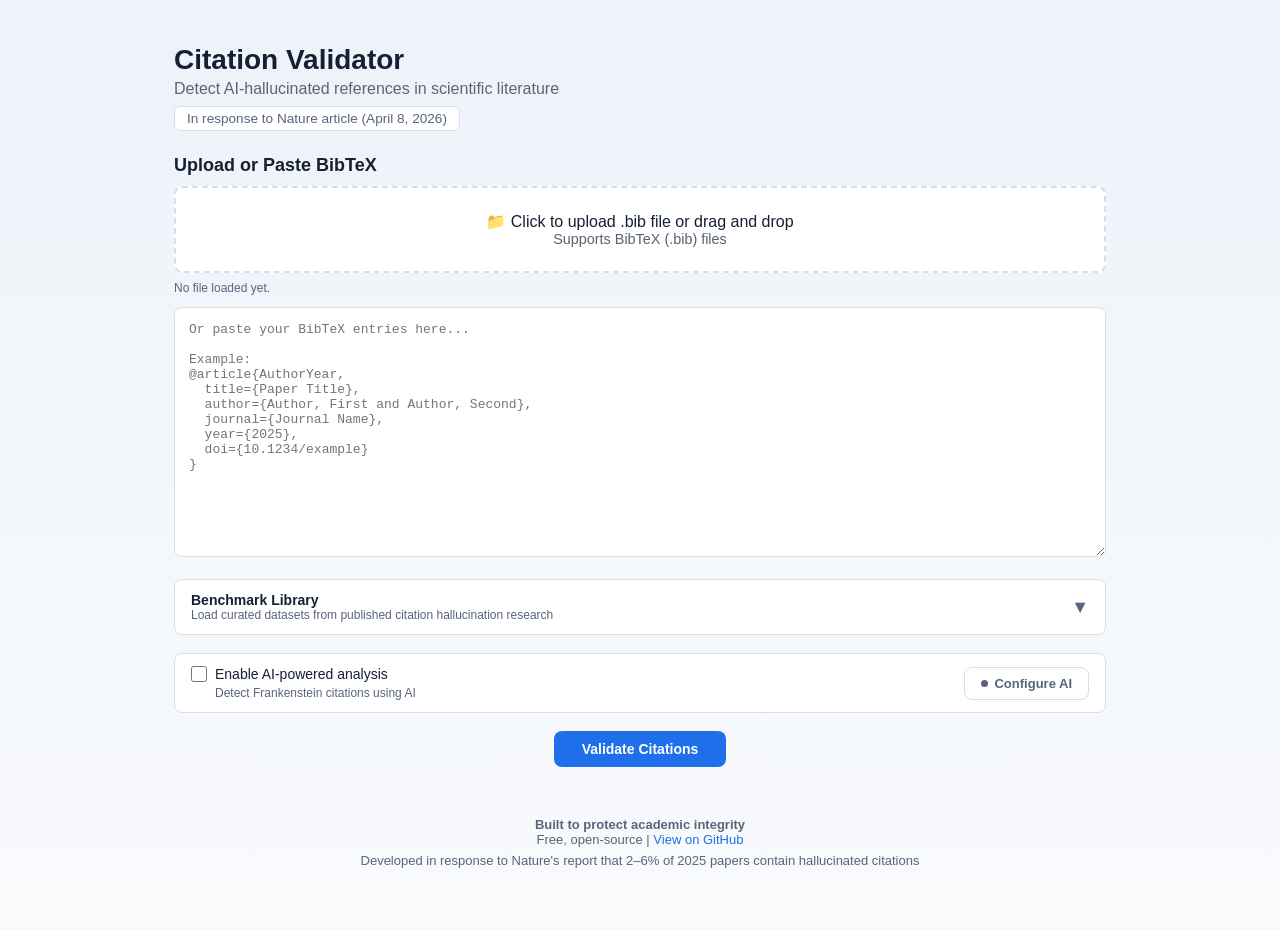
==== citation-validator.html @ 1aa0c47e "Add Flask proxy server to bypass CORS restrictions for AI providers - Add /analyze endpoint in webap" ====
<!DOCTYPE html>
<html lang="en">
<head>
    <meta charset="UTF-8">
    <meta name="viewport" content="width=device-width, initial-scale=1.0">
    <title>Citation Validator - Detect AI-Hallucinated References</title>
    <style>
        :root {
            --bg: #f5f7fb;
            --card: #ffffff;
            --text: #142033;
            --muted: #58657a;
            --line: #d7deea;
            --primary: #1f6feb;
            --valid: #138a42;
            --warning: #8a5b00;
            --suspicious: #be2f2f;
            --invalid: #be2f2f;
        }
        
        * {
            margin: 0;
            padding: 0;
            box-sizing: border-box;
        }
        
        body {
            font-family: "Segoe UI", Tahoma, Geneva, Verdana, sans-serif;
            background: linear-gradient(180deg, #eef2f9 0%, #f8fafc 100%);
            color: var(--text);
            min-height: 100vh;
            padding: 20px;
        }
        
        .container {
            max-width: 980px;
            margin: 0 auto;
            padding: 24px;
        }
        
        header {
            margin-bottom: 24px;
        }
        
        header h1 {
            font-size: 28px;
            margin-bottom: 4px;
            color: var(--text);
        }
        
        header p {
            color: var(--muted);
            font-size: 1em;
        }
        
        .nature-badge {
            display: inline-block;
            background: var(--card);
            border: 1px solid var(--line);
            padding: 4px 12px;
            border-radius: 6px;
            margin-top: 8px;
            font-size: 0.85em;
            color: var(--muted);
        }
        
        .section {
            margin-bottom: 18px;
        }
        
        .section h2 {
            color: var(--text);
            margin-bottom: 10px;
            font-size: 18px;
        }
        
        textarea {
            width: 100%;
            min-height: 250px;
            padding: 14px;
            border: 1px solid var(--line);
            border-radius: 8px;
            font-family: 'Courier New', monospace;
            font-size: 13px;
            resize: vertical;
            transition: border-color 0.2s;
            background: var(--card);
        }
        
        textarea:focus {
            outline: none;
            border-color: var(--primary);
        }
        
        .file-upload {
            border: 2px dashed var(--line);
            border-radius: 8px;
            padding: 24px;
            text-align: center;
            cursor: pointer;
            transition: all 0.2s;
            margin-bottom: 14px;
            background: var(--card);
        }
        
        .file-upload:hover {
            border-color: var(--primary);
            background: #f0f4ff;
        }
        
        .file-upload input {
            display: none;
        }

        .file-status {
            margin: -6px 0 10px;
            font-size: 12px;
            color: var(--muted);
            min-height: 16px;
        }
        
        .button {
            background: var(--primary);
            color: white;
            border: none;
            padding: 10px 28px;
            border-radius: 8px;
            font-size: 14px;
            font-weight: 600;
            cursor: pointer;
            transition: background 0.2s;
        }
        
        .button:hover {
            background: #1a5cc7;
        }
        
        .button:active {
            background: #174ea6;
        }
        
        .button:disabled {
            opacity: 0.5;
            cursor: not-allowed;
        }
        
        /* AI Settings Button */
        .ai-settings-btn {
            font-size: 13px;
            font-weight: 600;
            padding: 8px 16px;
            border: 1px solid var(--line);
            border-radius: 8px;
            background: var(--card);
            color: var(--muted);
            cursor: pointer;
            transition: all 0.2s;
            display: inline-flex;
            align-items: center;
            gap: 6px;
        }
        
        .ai-settings-btn:hover {
            border-color: var(--primary);
            color: var(--primary);
        }
        
        .ai-settings-btn.ai-active {
            border-color: var(--valid);
            color: var(--valid);
            background: rgba(19,138,66,0.04);
        }
        
        .ai-dot {
            width: 7px;
            height: 7px;
            border-radius: 50%;
            background: currentColor;
            display: inline-block;
        }
        
        /* AI Settings Modal */
        .ai-modal-overlay {
            display: none;
            position: fixed;
            inset: 0;
            background: rgba(0,0,0,0.65);
            z-index: 1000;
            align-items: center;
            justify-content: center;
        }
        
        .ai-modal-overlay.open {
            display: flex;
        }
        
        .ai-modal {
            background: #1e2738;
            border: 1px solid rgba(212,168,67,0.2);
            border-radius: 16px;
            padding: 32px;
            width: 600px;
            max-width: calc(100vw - 40px);
            box-shadow: 0 24px 64px rgba(0,0,0,0.6);
            animation: modalSlideIn 0.3s ease;
        }
        
        @keyframes modalSlideIn {
            from {
                opacity: 0;
                transform: translateY(-20px);
            }
            to {
                opacity: 1;
                transform: translateY(0);
            }
        }
        
        .ai-modal h2 {
            font-family: 'Crimson Pro', serif;
            font-weight: 400;
            color: #e8dcc8;
            font-size: 1.8em;
            margin-bottom: 24px;
        }
        
        .ai-provider-cards {
            display: grid;
            grid-template-columns: repeat(2, 1fr);
            gap: 12px;
            margin-bottom: 24px;
        }
        
        .ai-provider-card {
            background: rgba(255,255,255,0.04);
            border: 2px solid rgba(255,255,255,0.08);
            border-radius: 12px;
            padding: 16px;
            cursor: pointer;
            transition: all 0.2s;
        }
        
        .ai-provider-card:hover {
            background: rgba(255,255,255,0.07);
            border-color: rgba(212,168,67,0.3);
            transform: translateY(-2px);
        }
        
        .ai-provider-card.selected {
            border-color: #d4a843;
            background: rgba(212,168,67,0.1);
        }
        
        .ai-card-title {
            font-family: 'DM Sans', sans-serif;
            font-weight: 600;
            font-size: 0.95em;
            color: #e8dcc8;
            margin-bottom: 6px;
        }
        
        .ai-card-desc {
            font-family: 'DM Sans', sans-serif;
            font-size: 0.8em;
            color: #8a8a7a;
            line-height: 1.5;
        }
        
        .ai-card-badge {
            font-family: 'DM Sans', sans-serif;
            font-size: 0.7em;
            font-weight: 600;
            letter-spacing: 0.05em;
            text-transform: uppercase;
            display: inline-block;
            padding: 4px 10px;
            border-radius: 4px;
            margin-top: 10px;
        }
        
        .ai-badge-paid {
            background: rgba(122,59,16,0.35);
            color: #d4956a;
        }
        
        .ai-badge-free {
            background: rgba(40,120,60,0.35);
            color: #7ec88a;
        }
        
        .ai-key-section {
            margin-bottom: 24px;
            display: none;
        }
        
        .ai-key-section input {
            width: 100%;
            padding: 12px 14px;
            background: rgba(255,255,255,0.06);
            border: 2px solid rgba(212,168,67,0.2);
            border-radius: 8px;
            color: #e8dcc8;
            font-family: 'Courier New', monospace;
            font-size: 0.9em;
            outline: none;
            margin-bottom: 8px;
        }
        
        .ai-key-section input:focus {
            border-color: rgba(212,168,67,0.5);
        }
        
        .ai-key-hint {
            font-family: 'DM Sans', sans-serif;
            font-size: 0.8em;
            color: #6a6a5a;
            line-height: 1.6;
        }
        
        .ai-key-hint a {
            color: #d4a843;
            text-decoration: none;
        }
        
        .ai-key-hint a:hover {
            text-decoration: underline;
        }
        
        .ai-modal-actions {
            display: flex;
            gap: 12px;
        }
        
        .ai-modal-actions button {
            font-family: 'DM Sans', sans-serif;
            font-size: 0.9em;
            font-weight: 500;
            padding: 12px 24px;
            border-radius: 8px;
            border: none;
            cursor: pointer;
            transition: all 0.2s;
        }
        
        .am-save {
            background: #d4a843;
            color: #1e2738;
            flex: 1;
        }
        
        .am-save:hover {
            background: #e0b84e;
            transform: translateY(-1px);
        }
        
        .am-cancel {
            background: rgba(255,255,255,0.08);
            color: #9a9083;
        }
        
        .am-cancel:hover {
            background: rgba(255,255,255,0.14);
        }
        
        #results {
            margin-top: 18px;
            display: none;
        }
        
        .stats {
            display: flex;
            gap: 12px;
            margin-bottom: 18px;
        }
        
        .stat-card {
            flex: 1;
            background: var(--card);
            border: 1px solid var(--line);
            padding: 14px;
            border-radius: 8px;
            text-align: center;
        }
        
        .stat-card.valid {
            border-left: 3px solid var(--valid);
        }
        
        .stat-card.warning {
            border-left: 3px solid #c09000;
        }
        
        .stat-card.suspicious {
            border-left: 3px solid #d46a00;
        }
        
        .stat-card.invalid {
            border-left: 3px solid var(--invalid);
        }
        
        .stat-value {
            font-size: 2em;
            font-weight: bold;
            margin-bottom: 2px;
            color: var(--text);
        }
        
        .stat-label {
            font-size: 13px;
            color: var(--muted);
        }
        
        .citation-item {
            background: var(--card);
            border: 1px solid var(--line);
            border-left: 3px solid var(--line);
            padding: 14px 16px;
            margin-bottom: 10px;
            border-radius: 8px;
            box-shadow: 0 1px 4px rgba(20,32,51,0.04);
        }
        
        .citation-item.valid {
            border-left-color: var(--valid);
        }
        
        .citation-item.warning {
            border-left-color: #c09000;
        }
        
        .citation-item.suspicious {
            border-left-color: #d46a00;
        }
        
        .citation-item.invalid {
            border-left-color: var(--invalid);
        }
        
        .citation-key {
            font-weight: 600;
            font-size: 15px;
            margin-bottom: 6px;
            color: var(--text);
        }
        
        .citation-status {
            display: inline-block;
            padding: 2px 8px;
            border-radius: 4px;
            font-size: 11px;
            font-weight: 600;
            text-transform: uppercase;
            letter-spacing: 0.03em;
            margin-left: 8px;
        }
        
        .citation-status.valid {
            background: rgba(19,138,66,0.1);
            color: var(--valid);
        }
        
        .citation-status.warning {
            background: rgba(138,91,0,0.1);
            color: var(--warning);
        }
        
        .citation-status.suspicious {
            background: rgba(190,47,47,0.1);
            color: var(--suspicious);
        }
        
        .citation-status.invalid {
            background: rgba(190,47,47,0.12);
            color: var(--invalid);
        }
        
        .issue-list {
            margin-top: 8px;
        }
        
        .issue-item {
            padding: 3px 0;
            font-size: 13px;
            color: var(--muted);
        }
        
        .issue-item.error {
            color: var(--invalid);
        }
        
        .issue-item.warning {
            color: var(--warning);
        }
        
        .ai-analysis {
            background: rgba(31,111,235,0.04);
            border: 1px solid rgba(31,111,235,0.15);
            padding: 10px 12px;
            border-radius: 6px;
            margin-top: 8px;
            font-size: 13px;
        }
        
        .ai-analysis strong {
            color: var(--primary);
        }
        
        #loading {
            display: none;
            text-align: center;
            padding: 30px;
        }
        
        .spinner {
            border: 3px solid var(--line);
            border-top: 3px solid var(--primary);
            border-radius: 50%;
            width: 36px;
            height: 36px;
            animation: spin 1s linear infinite;
            margin: 0 auto 14px;
        }
        
        @keyframes spin {
            0% { transform: rotate(0deg); }
            100% { transform: rotate(360deg); }
        }
        
        .export-buttons {
            margin-top: 14px;
            display: flex;
            gap: 8px;
        }
        
        .export-buttons button {
            flex: 1;
            background: var(--card);
            color: var(--primary);
            border: 1px solid var(--primary);
            font-size: 13px;
            padding: 8px 14px;
        }
        
        .export-buttons button:hover {
            background: rgba(31,111,235,0.05);
        }
        
        /* ═══════════════════════════════════════════════════════════════════ */
        /* BENCHMARK LIBRARY                                                 */
        /* ═══════════════════════════════════════════════════════════════════ */

        .bench-toggle {
            display: flex;
            align-items: center;
            justify-content: space-between;
            padding: 12px 16px;
            background: var(--card);
            border: 1px solid var(--line);
            border-radius: 8px;
            cursor: pointer;
            transition: border-color 0.2s;
            user-select: none;
        }

        .bench-toggle:hover { border-color: var(--primary); }

        .bench-toggle .bench-label {
            font-weight: 600;
            font-size: 14px;
        }

        .bench-toggle .bench-hint {
            font-size: 12px;
            color: var(--muted);
        }

        .bench-toggle .bench-arrow {
            font-size: 18px;
            transition: transform 0.2s;
            color: var(--muted);
        }

        .bench-toggle.open .bench-arrow { transform: rotate(180deg); }

        .bench-panel {
            display: none;
            border: 1px solid var(--line);
            border-top: none;
            border-radius: 0 0 8px 8px;
            background: var(--card);
            padding: 16px;
        }

        .bench-panel.open { display: block; }

        .bench-filters {
            display: flex;
            gap: 6px;
            flex-wrap: wrap;
            margin-bottom: 12px;
        }

        .bench-chip {
            font-size: 12px;
            padding: 4px 10px;
            border-radius: 12px;
            border: 1px solid var(--line);
            background: var(--card);
            cursor: pointer;
            transition: all 0.15s;
        }

        .bench-chip:hover { border-color: var(--primary); }

        .bench-chip.active {
            background: var(--primary);
            color: white;
            border-color: var(--primary);
        }

        .bench-datasets {
            display: flex;
            flex-direction: column;
            gap: 8px;
            max-height: 360px;
            overflow-y: auto;
        }

        .bench-card {
            display: flex;
            align-items: flex-start;
            gap: 10px;
            padding: 10px 12px;
            border: 1px solid var(--line);
            border-radius: 8px;
            transition: border-color 0.15s;
        }

        .bench-card:hover { border-color: var(--primary); }

        .bench-card.pending { opacity: 0.55; }

        .bench-card input[type="checkbox"] {
            margin-top: 3px;
            width: 16px;
            height: 16px;
            cursor: pointer;
            flex-shrink: 0;
        }

        .bench-card-body { flex: 1; min-width: 0; }

        .bench-card-title {
            font-weight: 600;
            font-size: 13px;
        }

        .bench-card-meta {
            font-size: 12px;
            color: var(--muted);
            margin-top: 2px;
        }

        .bench-card-desc {
            font-size: 12px;
            color: var(--muted);
            margin-top: 4px;
        }

        .bench-card-tags {
            display: flex;
            gap: 4px;
            flex-wrap: wrap;
            margin-top: 6px;
        }

        .bench-tag {
            font-size: 10px;
            padding: 1px 6px;
            border-radius: 4px;
            background: #eef2f9;
            color: var(--muted);
        }

        .bench-tag.tag-fake { background: #fde8e8; color: #be2f2f; }
        .bench-tag.tag-real { background: #e6f4ea; color: #138a42; }
        .bench-tag.tag-pending { background: #fff3e0; color: #8a5b00; }

        .bench-actions {
            display: flex;
            gap: 8px;
            margin-top: 12px;
            align-items: center;
        }

        .bench-actions .button { font-size: 13px; padding: 8px 20px; }

        .bench-selection-info {
            font-size: 12px;
            color: var(--muted);
        }

        /* ═══════════════════════════════════════════════════════════════════ */
        /* ACCURACY DASHBOARD                                                */
        /* ═══════════════════════════════════════════════════════════════════ */

        .accuracy-dashboard {
            display: none;
            margin-top: 18px;
            padding: 16px;
            background: var(--card);
            border: 1px solid var(--line);
            border-radius: 8px;
        }

        .accuracy-dashboard.open { display: block; }

        .accuracy-dashboard h3 {
            font-size: 16px;
            margin-bottom: 12px;
        }

        .confusion-matrix {
            display: grid;
            grid-template-columns: auto 1fr 1fr;
            grid-template-rows: auto 1fr 1fr;
            gap: 2px;
            max-width: 360px;
            margin: 0 auto 16px;
            font-size: 13px;
            text-align: center;
        }

        .cm-corner { background: transparent; }

        .cm-header {
            padding: 6px 10px;
            font-weight: 600;
            background: #eef2f9;
            border-radius: 4px;
        }

        .cm-cell {
            padding: 12px 10px;
            border-radius: 4px;
            font-weight: 600;
            font-size: 18px;
        }

        .cm-cell small {
            display: block;
            font-weight: 400;
            font-size: 11px;
            color: var(--muted);
            margin-top: 2px;
        }

        .cm-tp { background: #e6f4ea; color: #138a42; }
        .cm-fp { background: #fde8e8; color: #be2f2f; }
        .cm-fn { background: #fde8e8; color: #be2f2f; }
        .cm-tn { background: #e6f4ea; color: #138a42; }

        .accuracy-metrics {
            display: grid;
            grid-template-columns: repeat(auto-fit, minmax(130px, 1fr));
            gap: 10px;
            margin-top: 12px;
        }

        .acc-metric {
            text-align: center;
            padding: 10px;
            border: 1px solid var(--line);
            border-radius: 8px;
        }

        .acc-metric .acc-value {
            font-size: 22px;
            font-weight: 700;
        }

        .acc-metric .acc-label {
            font-size: 11px;
            color: var(--muted);
            margin-top: 2px;
        }

        .acc-value.good { color: #138a42; }
        .acc-value.ok { color: #8a5b00; }
        .acc-value.bad { color: #be2f2f; }

        footer {
            margin-top: 32px;
            padding: 18px;
            text-align: center;
            color: var(--muted);
            font-size: 13px;
        }
        
        footer a {
            color: var(--primary);
            text-decoration: none;
        }
        
        footer a:hover {
            text-decoration: underline;
        }
    </style>
</head>
<body>
    <div class="container">
        <header>
            <h1>Citation Validator</h1>
            <p>Detect AI-hallucinated references in scientific literature</p>
            <div class="nature-badge">
                In response to Nature article (April 8, 2026)
            </div>
        </header>
        
        <div class="main-content">
            <div class="section">
                <h2>Upload or Paste BibTeX</h2>
                
                <div class="file-upload" id="fileUpload">
                    <input type="file" id="fileInput" accept=".bib,.txt">
                    <p>📁 Click to upload .bib file or drag and drop</p>
                    <p style="font-size: 0.9em; opacity: 0.7;">Supports BibTeX (.bib) files</p>
                </div>
                <p class="file-status" id="fileStatus">No file loaded yet.</p>
                
                <textarea id="bibInput" placeholder="Or paste your BibTeX entries here...

Example:
@article{AuthorYear,
  title={Paper Title},
  author={Author, First and Author, Second},
  journal={Journal Name},
  year={2025},
  doi={10.1234/example}
}"></textarea>
            </div>
            
            <!-- ══════════ BENCHMARK LIBRARY ══════════ -->
            <div class="section">
                <div class="bench-toggle" id="benchToggle" onclick="toggleBenchPanel()">
                    <div>
                        <div class="bench-label">Benchmark Library</div>
                        <div class="bench-hint">Load curated datasets from published citation hallucination research</div>
                    </div>
                    <span class="bench-arrow">&#9660;</span>
                </div>
                <div class="bench-panel" id="benchPanel">
                    <div class="bench-filters" id="benchFilters"></div>
                    <div class="bench-datasets" id="benchDatasets"></div>
                    <div class="bench-actions">
                        <button class="button" onclick="loadSelectedDatasets()">Load Selected</button>
                        <span class="bench-selection-info" id="benchSelectionInfo">No datasets selected</span>
                    </div>
                </div>
            </div>

            <div class="section" style="display: flex; align-items: center; justify-content: space-between; padding: 12px 16px; background: var(--card); border: 1px solid var(--line); border-radius: 8px;">
                <div>
                    <label style="display: flex; align-items: center; gap: 8px; cursor: pointer; font-size: 14px;">
                        <input type="checkbox" id="useAI" style="width: 16px; height: 16px; cursor: pointer;">
                        <span>Enable AI-powered analysis</span>
                    </label>
                    <p style="font-size: 12px; color: var(--muted); margin-top: 4px; margin-left: 24px;">
                        Detect Frankenstein citations using AI
                    </p>
                </div>
                <button class="ai-settings-btn" id="aiBtn" onclick="openAIModal()">
                    <span class="ai-dot"></span>
                    <span id="aiBtnLabel">Configure AI</span>
                </button>
            </div>
            
            <div class="section" style="text-align: center;">
                <button class="button" onclick="validateCitations()">
                    Validate Citations
                </button>
            </div>
            
            <div id="loading">
                <div class="spinner"></div>
                <p>Validating citations... This may take a moment.</p>
            </div>
            
            <div id="results">
                <div class="section">
                    <h2>Results</h2>
                    
                    <div class="stats" id="stats"></div>
                    
                    <div class="citation-list" id="citationList"></div>
                    
                    <div class="export-buttons">
                        <button class="button" onclick="exportHTML()">Export HTML</button>
                        <button class="button" onclick="exportJSON()">Export JSON</button>
                        <button class="button" onclick="exportCSV()">Export CSV</button>
                    </div>

                    <!-- Accuracy Dashboard (shown when ground truth is available) -->
                    <div class="accuracy-dashboard" id="accuracyDashboard">
                        <h3>Accuracy vs. Ground Truth</h3>
                        <div id="confusionMatrix"></div>
                        <div class="accuracy-metrics" id="accuracyMetrics"></div>
                    </div>
                </div>
            </div>
        </div>
        
        <footer>
            <p><strong>Built to protect academic integrity</strong></p>
            <p>Free, open-source | <a href="https://github.com/OhioMathTeacher/Ohio-Journal-of-School-Mathematics" target="_blank">View on GitHub</a></p>
            <p style="margin-top: 6px;">
                Developed in response to Nature's report that 2–6% of 2025 papers contain hallucinated citations
            </p>
        </footer>
    </div>
    
    <!-- AI Settings Modal -->
    <div class="ai-modal-overlay" id="aiModalOverlay" onclick="if(event.target===this)closeAIModal()">
        <div class="ai-modal">
            <h2>AI Provider Settings</h2>
            
            <div class="ai-provider-cards">
                <div class="ai-provider-card" id="card-anthropic" onclick="selectProvider('anthropic')">
                    <div class="ai-card-title">Anthropic Claude</div>
                    <div class="ai-card-desc">Claude Sonnet 4 — Most powerful for nuanced analysis</div>
                    <div class="ai-card-badge ai-badge-paid">Paid Key</div>
                </div>
                
                <div class="ai-provider-card" id="card-gemini" onclick="selectProvider('gemini')">
                    <div class="ai-card-title">Google Gemini</div>
                    <div class="ai-card-desc">Gemini 2.5 Flash — Free tier (use personal Gmail)</div>
                    <div class="ai-card-badge ai-badge-free">Free</div>
                </div>
                
                <div class="ai-provider-card" id="card-groq" onclick="selectProvider('groq')">
                    <div class="ai-card-title">Groq (Llama 3.3)</div>
                    <div class="ai-card-desc">Fast & free — No Google account needed</div>
                    <div class="ai-card-badge ai-badge-free">Free</div>
                </div>
                
                <div class="ai-provider-card" id="card-openai" onclick="selectProvider('openai')">
                    <div class="ai-card-title">OpenAI GPT-4</div>
                    <div class="ai-card-desc">GPT-4o — Fast, accurate, widely used</div>
                    <div class="ai-card-badge ai-badge-paid">Paid Key</div>
                </div>
            </div>
            
            <div class="ai-key-section" id="aiKeySection">
                <input type="password" id="aiKeyInput" placeholder="Paste your API key here…" 
                       autocomplete="off" spellcheck="false"
                       onkeydown="if(event.key==='Enter')saveAISettings();if(event.key==='Escape')closeAIModal()">
                <div class="ai-key-hint" id="aiKeyHint">
                    🔒 Stored only in your browser • Never sent to our server • Never in source code
                </div>
            </div>
            
            <div class="ai-modal-actions">
                <button class="am-save" onclick="saveAISettings()">Save</button>
                <button class="am-cancel" onclick="closeAIModal()">Cancel</button>
            </div>
        </div>
    </div>
    
    <script>
        // ═══════════════════════════════════════════════════════════════════════════
        // BIBTEX PARSER
        // ═══════════════════════════════════════════════════════════════════════════
        
        function parseBibTeX(bibtexString) {
            const entries = [];
            const rawEntries = splitBibTeXEntries(bibtexString);

            rawEntries.forEach(rawEntry => {
                const headerMatch = rawEntry.match(/^@(\w+)\s*\{\s*([^,]+)\s*,/s);
                if (!headerMatch) return;

                const type = headerMatch[1];
                const key = headerMatch[2].trim();
                const fieldsString = rawEntry.slice(headerMatch[0].length, -1);
                const fields = parseBibTeXFields(fieldsString);

                entries.push({ type, key, fields });
            });

            return entries;
        }

        function splitBibTeXEntries(bibtexString) {
            const entries = [];
            let i = 0;

            while (i < bibtexString.length) {
                const atIndex = bibtexString.indexOf('@', i);
                if (atIndex === -1) break;

                const openBraceIndex = bibtexString.indexOf('{', atIndex);
                if (openBraceIndex === -1) break;

                let depth = 0;
                let endIndex = -1;

                for (let j = openBraceIndex; j < bibtexString.length; j++) {
                    const ch = bibtexString[j];
                    if (ch === '{') depth++;
                    if (ch === '}') {
                        depth--;
                        if (depth === 0) {
                            endIndex = j;
                            break;
                        }
                    }
                }

                if (endIndex === -1) break;
                entries.push(bibtexString.slice(atIndex, endIndex + 1));
                i = endIndex + 1;
            }

            return entries;
        }

        function parseBibTeXFields(fieldsString) {
            const fields = {};
            let i = 0;

            function skipDelimiters() {
                while (i < fieldsString.length && /[\s,]/.test(fieldsString[i])) i++;
            }

            while (i < fieldsString.length) {
                skipDelimiters();
                if (i >= fieldsString.length) break;

                const keyMatch = fieldsString.slice(i).match(/^([a-zA-Z][\w-]*)\s*=/);
                if (!keyMatch) {
                    i++;
                    continue;
                }

                const fieldName = keyMatch[1].toLowerCase();
                i += keyMatch[0].length;

                while (i < fieldsString.length && /\s/.test(fieldsString[i])) i++;
                if (i >= fieldsString.length) break;

                let value = '';

                if (fieldsString[i] === '{') {
                    i++;
                    let depth = 1;
                    const start = i;
                    while (i < fieldsString.length && depth > 0) {
                        if (fieldsString[i] === '{') depth++;
                        else if (fieldsString[i] === '}') depth--;
                        i++;
                    }
                    value = fieldsString.slice(start, i - 1).trim();
                } else if (fieldsString[i] === '"') {
                    i++;
                    const start = i;
                    while (i < fieldsString.length) {
                        if (fieldsString[i] === '"' && fieldsString[i - 1] !== '\\') break;
                        i++;
                    }
                    value = fieldsString.slice(start, i).trim();
                    i++;
                } else {
                    const start = i;
                    while (i < fieldsString.length && fieldsString[i] !== ',') i++;
                    value = fieldsString.slice(start, i).trim();
                }

                fields[fieldName] = value;
            }

            return fields;
        }
        
        // ═══════════════════════════════════════════════════════════════════════════
        // API VALIDATION FUNCTIONS
        // ═══════════════════════════════════════════════════════════════════════════
        
        async function validateWithCrossRef(doi) {
            try {
                const response = await fetch(`https://api.crossref.org/works/${encodeURIComponent(doi)}`, {
                    headers: { 'User-Agent': 'CitationValidator/1.0 (mailto:research@example.com)' }
                });
                
                if (!response.ok) return null;
                
                const data = await response.json();
                const work = data.message;
                
                return {
                    title: work.title ? work.title[0] : null,
                    authors: work.author ? work.author.map(a => `${a.given || ''} ${a.family || ''}`).join(', ') : null,
                    journal: work['container-title'] ? work['container-title'][0] : null,
                    year: work.published ? work.published['date-parts'][0][0] : null,
                    doi: work.DOI
                };
            } catch (error) {
                return null;
            }
        }
        
        async function validateWithArXiv(arxivId) {
            try {
                const response = await fetch(`https://export.arxiv.org/api/query?id_list=${arxivId}`);
                if (!response.ok) return null;
                
                const text = await response.text();
                const parser = new DOMParser();
                const xml = parser.parseFromString(text, 'text/xml');
                
                const entry = xml.querySelector('entry');
                if (!entry) return null;
                
                const title = entry.querySelector('title')?.textContent.trim();
                const authors = Array.from(entry.querySelectorAll('author name')).map(a => a.textContent).join(', ');
                const published = entry.querySelector('published')?.textContent;
                const year = published ? new Date(published).getFullYear() : null;
                
                return { title, authors, journal: 'arXiv', year, doi: `10.48550/arXiv.${arxivId}` };
            } catch (error) {
                return null;
            }
        }
        
        async function validateWithDOIResolver(doi) {
            try {
                const response = await fetch(`https://doi.org/api/handles/${encodeURIComponent(doi)}`);
                if (!response.ok) return null;
                
                const data = await response.json();
                return data.responseCode === 1 ? { doi } : null;
            } catch (error) {
                return null;
            }
        }
        
        async function validateWithOpenAlex(title, author) {
            if (!title && !author) return null;

            try {
                // Use structured filter endpoint (matches Python behaviour)
                const filters = [];
                if (title) filters.push(`title.search:"${title}"`);
                if (author) filters.push(`author.search:"${author}"`);

                const params = new URLSearchParams({
                    filter: filters.join(','),
                    per_page: '1',
                    mailto: 'editor@ohiomathjournal.org'
                });

                const response = await fetch(`https://api.openalex.org/works?${params}`);
                if (!response.ok) return null;

                const data = await response.json();
                if (!data.results || data.results.length === 0) return null;

                const work = data.results[0];
                return {
                    title: work.title,
                    authors: work.authorships ? work.authorships.map(a => a.author?.display_name).filter(Boolean).join(', ') : null,
                    journal: work.primary_location?.source?.display_name,
                    year: work.publication_year,
                    doi: work.doi ? work.doi.replace('https://doi.org/', '') : null
                };
            } catch (error) {
                return null;
            }
        }
        
        async function validateWithSemanticScholar(title) {
            if (!title) return null;

            try {
                const params = new URLSearchParams({
                    query: title,
                    fields: 'title,authors,year,venue,externalIds',
                    limit: '1'
                });

                const response = await fetch(`https://api.semanticscholar.org/graph/v1/paper/search?${params}`);
                if (!response.ok) return null;

                const data = await response.json();
                if (!data.data || data.data.length === 0) return null;

                const paper = data.data[0];
                const extIds = paper.externalIds || {};
                return {
                    title: paper.title,
                    authors: paper.authors ? paper.authors.map(a => a.name).join(', ') : null,
                    journal: paper.venue || null,
                    year: paper.year,
                    doi: extIds.DOI || null,
                    source: 'semantic_scholar'
                };
            } catch (error) {
                return null;
            }
        }

        // ═══════════════════════════════════════════════════════════════════════════
        // HEURISTIC PATTERN DETECTION
        // ═══════════════════════════════════════════════════════════════════════════
        
        function detectPatterns(entry, metadata) {
            const issues = [];
            const warnings = [];
            
            // Pattern 1: Generic title
            const title = entry.fields.title || '';
            const genericPatterns = [
                /^(introduction|conclusion|abstract|appendix|references|bibliography)$/i,
                /^(chapter|section|part)\s+\d+$/i,
                /^untitled$/i
            ];
            if (genericPatterns.some(p => p.test(title))) {
                issues.push('Generic or placeholder title detected');
            }
            
            // Pattern 2: Year consistency
            const entryYear = parseInt(entry.fields.year);
            const metaYear = metadata?.year;
            if (entryYear && metaYear && Math.abs(entryYear - metaYear) > 1) {
                warnings.push(`Year mismatch: BibTeX says ${entryYear}, metadata says ${metaYear}`);
            }
            
            // Pattern 3: Future years
            const currentYear = new Date().getFullYear();
            if (entryYear > currentYear) {
                warnings.push(`Future publication year: ${entryYear}`);
            }
            
            // Pattern 4: Missing critical fields
            if (!entry.fields.title && !entry.fields.doi) {
                const hasAuthorOrVenue = !!(entry.fields.author || entry.fields.journal || entry.fields.booktitle);
                if (!hasAuthorOrVenue) {
                    warnings.push('Insufficient metadata to validate (missing DOI/title/author/venue)');
                }
            }
            
            // Pattern 5: Metadata similarity (Jaccard)
            const isArxivDoi = (entry.fields.doi || '').toLowerCase().startsWith('10.48550/arxiv.');
            if (metadata && entry.fields.title && entry.fields.author && metadata.title && !isArxivDoi) {
                const similarity = jaccardSimilarity(entry.fields.title, metadata.title);
                if (similarity < 0.3) {
                    warnings.push(`Low metadata similarity score: ${similarity.toFixed(2)}`);
                }
            }
            
            return { issues, warnings };
        }
        
        function jaccardSimilarity(str1, str2) {
            // Use \w+ tokenisation to match Python's re.findall(r'\w+', ...)
            const set1 = new Set((str1.toLowerCase().match(/\w+/g) || []));
            const set2 = new Set((str2.toLowerCase().match(/\w+/g) || []));
            if (set1.size === 0 || set2.size === 0) return 0;
            const intersection = new Set([...set1].filter(x => set2.has(x)));
            const union = new Set([...set1, ...set2]);
            return intersection.size / union.size;
        }
        
        // ═══════════════════════════════════════════════════════════════════════════
        // MAIN VALIDATION LOGIC
        // ═══════════════════════════════════════════════════════════════════════════
        
        async function validateEntry(entry) {
            let metadata = null;
            let status = 'unknown';  // Don't default to 'invalid' — absence of evidence != evidence of absence
            let issues = [];
            let warnings = [];
            let doiConfirmed = false;  // Track whether a DOI was positively verified

            // Try DOI validation
            const doi = entry.fields.doi;
            if (doi) {
                // Check if arXiv DOI
                const arxivMatch = doi.match(/10\.48550\/arXiv\.(\d+\.\d+)/);
                if (arxivMatch) {
                    metadata = await validateWithArXiv(arxivMatch[1]);
                } else {
                    metadata = await validateWithCrossRef(doi);
                    if (!metadata) {
                        metadata = await validateWithDOIResolver(doi);
                    }
                }

                if (metadata) {
                    status = 'valid';
                    doiConfirmed = true;

                    // Check title similarity against DOI metadata
                    if (entry.fields.title && metadata.title) {
                        const sim = jaccardSimilarity(entry.fields.title, metadata.title);
                        if (sim < 0.4) {
                            warnings.push(`Title mismatch with DOI metadata (similarity ${sim.toFixed(2)})`);
                            status = 'suspicious';
                        }
                    }

                    // Check year — 1-2 year gaps are normal (online vs print)
                    const entryYear = parseInt(entry.fields.year);
                    const metaYear = metadata.year;
                    if (entryYear && metaYear) {
                        const gap = Math.abs(entryYear - metaYear);
                        if (gap > 2) {
                            warnings.push(`Year mismatch: BibTeX says ${entryYear}, DOI metadata says ${metaYear}`);
                            status = 'suspicious';
                        }
                        // 1-2 year gap: don't warn, this is normal pre-print/print lag
                    }
                } else {
                    issues.push('DOI not found in CrossRef or DataCite');
                    status = 'invalid';
                }
            }

            // Try OpenAlex if no DOI or DOI failed
            if (!metadata) {
                const title = entry.fields.title;
                const author = entry.fields.author;

                if (title || author) {
                    const oaResult = await validateWithOpenAlex(title, author);
                    if (oaResult && title) {
                        const sim = jaccardSimilarity(title, oaResult.title || '');
                        if (sim >= 0.5) {
                            // Strong match — genuine validation
                            metadata = oaResult;
                            status = 'valid';
                        } else if (sim >= 0.3) {
                            // Weak match — note but don't validate
                            metadata = oaResult;
                            warnings.push(`Weak OpenAlex title match (similarity ${sim.toFixed(2)})`);
                            status = 'warning';
                        } else {
                            // Unrelated result
                            warnings.push(`OpenAlex top result doesn't match (similarity ${sim.toFixed(2)})`);
                            if (status === 'unknown') status = 'warning';
                        }
                    } else if (oaResult) {
                        // No title to compare, but OpenAlex found something
                        metadata = oaResult;
                        status = 'warning';
                    } else {
                        warnings.push('No DOI found and not in OpenAlex');
                        if (status === 'unknown') status = 'warning';
                    }
                }
            }

            // Scholar Agent fallback: try Semantic Scholar if still unresolved
            if (!metadata || (status !== 'valid' && !doiConfirmed)) {
                const title = entry.fields.title;
                if (title) {
                    const ssResult = await validateWithSemanticScholar(title);
                    if (ssResult && ssResult.title) {
                        const sim = jaccardSimilarity(title, ssResult.title);
                        if (sim >= 0.5) {
                            metadata = metadata || ssResult;
                            if (status !== 'valid' && status !== 'suspicious') {
                                status = 'valid';
                            }
                        } else if (sim >= 0.3 && !metadata) {
                            metadata = ssResult;
                            warnings.push(`Weak Semantic Scholar match (similarity ${sim.toFixed(2)})`);
                            if (status === 'unknown') status = 'warning';
                        }
                        // sim < 0.3 = unrelated, ignore silently
                    }
                }
            }

            // If we still know nothing after checking all databases...
            if (status === 'unknown') status = 'warning';

            // Zero database matches + no DOI = escalate to suspicious
            // Real papers almost always appear in at least one of CrossRef, OpenAlex, or Semantic Scholar
            if (!metadata && !doi && status === 'warning') {
                status = 'suspicious';
                warnings.push('Not found in any database (CrossRef, OpenAlex, Semantic Scholar)');
            }

            // Run heuristics
            const patterns = detectPatterns(entry, metadata);
            issues.push(...patterns.issues);
            warnings.push(...patterns.warnings);

            // Heuristic issues/warnings can only DOWNGRADE, and never override a confirmed DOI
            if (!doiConfirmed) {
                if (issues.length > 0) status = 'invalid';
                else if (warnings.length >= 2) status = 'suspicious';
                else if (warnings.length > 0 && status === 'valid') status = 'warning';
            } else {
                // DOI confirmed — heuristics add warnings but don't change status
                // unless we already flagged title mismatch as suspicious above
            }

            return {
                key: entry.key,
                status,
                issues,
                warnings,
                metadata,
                fields: entry.fields
            };
        }
        
        // ═══════════════════════════════════════════════════════════════════════════
        // AI PROVIDER MANAGEMENT
        // ═══════════════════════════════════════════════════════════════════════════
        
        const PROVIDER_KEY = 'cv_provider';
        const ANTHROPIC_KEY = 'cv_anthropic_key';
        const GEMINI_KEY = 'cv_gemini_key';
        const GROQ_KEY = 'cv_groq_key';
        const OPENAI_KEY = 'cv_openai_key';
        
        let _modalProvider = '';
        let validationResults = null;
        
        function getProvider() {
            return localStorage.getItem(PROVIDER_KEY) || '';
        }
        
        function getStoredKey(provider) {
            if (provider === 'anthropic') return localStorage.getItem(ANTHROPIC_KEY) || '';
            if (provider === 'gemini') return localStorage.getItem(GEMINI_KEY) || '';
            if (provider === 'groq') return localStorage.getItem(GROQ_KEY) || '';
            if (provider === 'openai') return localStorage.getItem(OPENAI_KEY) || '';
            return '';
        }
        
        function updateAIBtn() {
            const btn = document.getElementById('aiBtn');
            const label = document.getElementById('aiBtnLabel');
            const p = getProvider();
            
            if (p === 'anthropic' && getStoredKey('anthropic')) {
                btn.classList.add('ai-active');
                label.textContent = 'AI: Claude ✓';
            } else if (p === 'gemini' && getStoredKey('gemini')) {
                btn.classList.add('ai-active');
                label.textContent = 'AI: Gemini ✓';
            } else if (p === 'groq' && getStoredKey('groq')) {
                btn.classList.add('ai-active');
                label.textContent = 'AI: Groq ✓';
            } else if (p === 'openai' && getStoredKey('openai')) {
                btn.classList.add('ai-active');
                label.textContent = 'AI: OpenAI ✓';
            } else {
                btn.classList.remove('ai-active');
                label.textContent = 'Configure AI';
            }
        }
        
        function openAIModal() {
            _modalProvider = getProvider() || 'groq';
            _refreshModalCards();
            _refreshKeySection();
            document.getElementById('aiModalOverlay').classList.add('open');
            setTimeout(() => document.getElementById('aiKeyInput').focus(), 100);
        }
        
        function closeAIModal() {
            document.getElementById('aiModalOverlay').classList.remove('open');
        }
        
        function selectProvider(p) {
            _modalProvider = p;
            _refreshModalCards();
            _refreshKeySection();
            setTimeout(() => document.getElementById('aiKeyInput').focus(), 50);
        }
        
        function _refreshModalCards() {
            ['anthropic', 'gemini', 'groq', 'openai'].forEach(p => {
                document.getElementById('card-' + p).classList.toggle('selected', p === _modalProvider);
            });
        }
        
        function _refreshKeySection() {
            const section = document.getElementById('aiKeySection');
            const input = document.getElementById('aiKeyInput');
            const hint = document.getElementById('aiKeyHint');
            
            section.style.display = 'block';
            const stored = getStoredKey(_modalProvider);
            input.value = stored ? '••••••••••••••••' : '';
            
            if (_modalProvider === 'anthropic') {
                input.placeholder = 'sk-ant-…';
                hint.innerHTML = '🔒 Stored only in your browser • Never shared • Get key at <a href="https://console.anthropic.com" target="_blank">console.anthropic.com</a>';
            } else if (_modalProvider === 'gemini') {
                input.placeholder = 'AIza…';
                hint.innerHTML = '🔒 Get free key at <a href="https://aistudio.google.com/app/apikey" target="_blank">aistudio.google.com</a> — <strong style="color:#d4a843">use personal Gmail, not school account</strong>';
            } else if (_modalProvider === 'groq') {
                input.placeholder = 'gsk_…';
                hint.innerHTML = '🔒 Get free key at <a href="https://console.groq.com/keys" target="_blank">console.groq.com</a> — any email works, no Google account needed';
            } else if (_modalProvider === 'openai') {
                input.placeholder = 'sk-…';
                hint.innerHTML = '🔒 Get key at <a href="https://platform.openai.com/api-keys" target="_blank">platform.openai.com</a> — Stored only in your browser';
            }
        }
        
        function saveAISettings() {
            const val = document.getElementById('aiKeyInput').value.trim();
            localStorage.setItem(PROVIDER_KEY, _modalProvider);
            
            if (val && !val.startsWith('•')) {
                const storageKey = _modalProvider === 'anthropic' ? ANTHROPIC_KEY
                                 : _modalProvider === 'gemini' ? GEMINI_KEY
                                 : _modalProvider === 'groq' ? GROQ_KEY
                                 : OPENAI_KEY;
                localStorage.setItem(storageKey, val);
            }
            
            closeAIModal();
            updateAIBtn();
        }
        
        // ═══════════════════════════════════════════════════════════════════════════
        // AI ANALYSIS
        // ═══════════════════════════════════════════════════════════════════════════
        
        async function analyzeWithAI(citation, provider, apiKey) {
            try {
                const suspicionReasons = [
                    ...(citation.issues || []),
                    ...(citation.warnings || [])
                ].join('; ');

                const fields = citation.fields || {};
                const fieldLines = Object.entries(fields)
                    .filter(([k,v]) => v && v.trim())
                    .map(([k,v]) => `  ${k}: ${v}`)
                    .join('\n');

                // Tell the AI what our database checks actually found
                const dbStatus = citation.status || 'unknown';
                const metaFound = citation.metadata ? 'Yes' : 'No';
                const metaTitle = citation.metadata?.title || '(none)';
                const metaSource = citation.metadata?.source || 'CrossRef/OpenAlex';

                const prompt = `Analyze this academic citation and determine if it is REAL or FABRICATED.

BibTeX fields:
${fieldLines || '  (very sparse - only key and type available)'}

DATABASE VERIFICATION RESULTS:
  Status: ${dbStatus}
  Metadata found in databases: ${metaFound}
  ${metaFound === 'Yes' ? `Database title: ${metaTitle}\n  Source: ${metaSource}` : '  Checked: CrossRef, OpenAlex, Semantic Scholar — not found in any.'}

Our automated checks found these notes:
${suspicionReasons || '(none)'}

IMPORTANT INSTRUCTIONS:
- If our database checks found the paper (status=valid), it IS real. Confirm it.
- If the DOI resolved but there's a year mismatch of 1-2 years, that's normal (online vs print publication dates).
- If status=invalid because a DOI didn't resolve, that IS suspicious — real papers have working DOIs.
- If status=warning because we couldn't find it in databases, that does NOT automatically mean it's fake. Very new papers (2026), old papers (pre-2000), or niche journals may not be indexed yet.
- HOWEVER: If a citation has NO DOI and was NOT found in ANY database (CrossRef, OpenAlex, Semantic Scholar), treat that as a significant red flag. Most real published papers appear in at least one database. Increase your suspicion.
- "Not found" in one database means UNVERIFIABLE. "Not found" in ALL databases means LIKELY FABRICATED unless the paper is very new, very old, or from a non-English journal.
- When in doubt between "unable to verify" and "likely hallucinated": if zero databases matched, lean toward suspicious. If at least one partial match exists, lean toward legitimate.

Respond with JSON only:
{"is_suspicious": true/false, "confidence": 0-100, "reason": "brief explanation"}`;

                // Call Flask proxy server to bypass CORS
                const res = await fetch('http://localhost:5000/analyze', {
                    method: 'POST',
                    headers: { 'Content-Type': 'application/json' },
                    body: JSON.stringify({
                        provider: provider,
                        apiKey: apiKey,
                        prompt: prompt
                    })
                });
                
                if (!res.ok) {
                    const errBody = await res.text();
                    console.error(`Proxy server error (${res.status}):`, errBody);
                    return null;
                }
                
                const data = await res.json();
                console.log(`${provider} response:`, data);
                return data;
                
            } catch (error) {
                console.error('AI analysis failed:', error);
                return null;
            }
        }
        
        // ═══════════════════════════════════════════════════════════════════════════
        // FILE UPLOAD HANDLING
        // ═══════════════════════════════════════════════════════════════════════════
        
        const fileInput = document.getElementById('fileInput');
        const bibInput = document.getElementById('bibInput');
        const fileStatus = document.getElementById('fileStatus');

        function loadBibFile(file) {
            if (!file) return;
            const reader = new FileReader();
            reader.onload = function(e) {
                bibInput.value = e.target.result || '';
                bibInput.focus();
                fileStatus.textContent = `Loaded: ${file.name}`;
            };
            reader.onerror = function() {
                fileStatus.textContent = 'Unable to read that file. Please try another .bib file.';
            };
            reader.readAsText(file);
        }

        fileInput.addEventListener('change', function(event) {
            const file = event.target.files[0];
            loadBibFile(file);
            // Allow re-selecting the same file and still trigger change.
            event.target.value = '';
        });
        
        const fileUpload = document.getElementById('fileUpload');
        fileUpload.addEventListener('dragover', (e) => {
            e.preventDefault();
            fileUpload.style.background = '#f8f9ff';
        });
        
        fileUpload.addEventListener('dragleave', () => {
            fileUpload.style.background = '';
        });
        
        fileUpload.addEventListener('drop', (e) => {
            e.preventDefault();
            fileUpload.style.background = '';
            const file = e.dataTransfer.files[0];
            loadBibFile(file);
        });
        
        fileUpload.addEventListener('click', () => {
            fileInput.click();
        });
        
        // ═══════════════════════════════════════════════════════════════════════════
        // MAIN VALIDATION WORKFLOW
        // ═══════════════════════════════════════════════════════════════════════════
        
        async function validateCitations() {
            const bibText = document.getElementById('bibInput').value.trim();
            if (!bibText) {
                alert('Please paste BibTeX or upload a file');
                return;
            }
            
            const useAI = document.getElementById('useAI').checked;
            const provider = getProvider();
            const apiKey = getStoredKey(provider);
            
            if (useAI && (!provider || !apiKey)) {
                openAIModal();
                alert('Please configure an AI provider first');
                return;
            }
            
            // Show loading
            document.getElementById('loading').style.display = 'block';
            document.getElementById('results').style.display = 'none';
            
            try {
                // Parse BibTeX
                const entries = parseBibTeX(bibText);
                
                // Validate each entry
                const results = [];
                for (const entry of entries) {
                    const result = await validateEntry(entry);
                    results.push(result);
                }
                
                // AI analysis if enabled
                if (useAI) {
                    for (const result of results) {
                        if (['suspicious', 'invalid', 'warning'].includes(result.status)) {
                            result.ai_analysis = await analyzeWithAI(result, provider, apiKey);
                        }
                    }
                }
                
                // Calculate stats
                const stats = {
                    valid: results.filter(r => r.status === 'valid').length,
                    warnings: results.filter(r => r.status === 'warning').length,
                    suspicious: results.filter(r => r.status === 'suspicious').length,
                    invalid: results.filter(r => r.status === 'invalid').length
                };
                
                validationResults = { ...stats, details: results };
                displayResults(validationResults);
                renderAccuracyDashboard(results);
                
            } catch (error) {
                alert('Validation failed: ' + error.message);
            } finally {
                document.getElementById('loading').style.display = 'none';
            }
        }
        
        function displayResults(data) {
            document.getElementById('results').style.display = 'block';
            
            // Update stats
            const stats = document.getElementById('stats');
            stats.innerHTML = `
                <div class="stat-card valid">
                    <div class="stat-value">${data.valid}</div>
                    <div class="stat-label">✓ Valid</div>
                </div>
                <div class="stat-card warning">
                    <div class="stat-value">${data.warnings}</div>
                    <div class="stat-label">⚠ Warnings</div>
                </div>
                <div class="stat-card suspicious">
                    <div class="stat-value">${data.suspicious}</div>
                    <div class="stat-label">⚠⚠ Suspicious</div>
                </div>
                <div class="stat-card invalid">
                    <div class="stat-value">${data.invalid}</div>
                    <div class="stat-label">✗ Invalid</div>
                </div>
            `;
            
            // Display citations
            const citationList = document.getElementById('citationList');
            citationList.innerHTML = '<h3>Citation Details</h3>';
            
            data.details.forEach(citation => {
                const div = document.createElement('div');
                div.className = `citation-item ${citation.status}`;
                
                let html = `
                    <div class="citation-key">
                        ${citation.key}
                        <span class="citation-status ${citation.status}">${citation.status.toUpperCase()}</span>
                    </div>
                `;
                
                if (citation.issues && citation.issues.length > 0) {
                    html += '<div class="issue-list">';
                    citation.issues.forEach(issue => {
                        html += `<div class="issue-item error">✗ ${issue}</div>`;
                    });
                    html += '</div>';
                }
                
                if (citation.warnings && citation.warnings.length > 0) {
                    html += '<div class="issue-list">';
                    citation.warnings.forEach(warning => {
                        html += `<div class="issue-item warning">⚠ ${warning}</div>`;
                    });
                    html += '</div>';
                }
                
                if (citation.ai_analysis) {
                    const ai = citation.ai_analysis;
                    html += `
                        <div class="ai-analysis">
                            <strong>🤖 AI Analysis:</strong>
                            ${ai.is_suspicious ? 
                                `LIKELY HALLUCINATED (${ai.confidence}% confidence)` :
                                `Appears legitimate (${ai.confidence}% confidence)`
                            }<br>
                            <em>${ai.reason}</em>
                        </div>
                    `;
                }
                
                div.innerHTML = html;
                citationList.appendChild(div);
            });
            
            document.getElementById('results').scrollIntoView({ behavior: 'smooth' });
        }
        
        // ═══════════════════════════════════════════════════════════════════════════
        // EXPORT FUNCTIONS
        // ═══════════════════════════════════════════════════════════════════════════
        
        function exportHTML() {
            const html = document.getElementById('results').innerHTML;
            const blob = new Blob([`
                <!DOCTYPE html>
                <html>
                <head>
                    <title>Citation Validation Report</title>
                    <style>${document.querySelector('style').textContent}</style>
                </head>
                <body>
                    <div class="container">
                        <header><h1>Citation Validation Report</h1></header>
                        <div class="main-content">${html}</div>
                    </div>
                </body>
                </html>
            `], { type: 'text/html' });
            downloadFile(blob, 'citation-report.html');
        }
        
        function exportJSON() {
            const blob = new Blob([JSON.stringify(validationResults, null, 2)], { type: 'application/json' });
            downloadFile(blob, 'citation-report.json');
        }
        
        function exportCSV() {
            let csv = 'Key,Status,Issues,Warnings\n';
            validationResults.details.forEach(citation => {
                const issues = citation.issues ? citation.issues.join('; ') : '';
                const warnings = citation.warnings ? citation.warnings.join('; ') : '';
                csv += `"${citation.key}","${citation.status}","${issues}","${warnings}"\n`;
            });
            const blob = new Blob([csv], { type: 'text/csv' });
            downloadFile(blob, 'citation-report.csv');
        }
        
        function downloadFile(blob, filename) {
            const url = URL.createObjectURL(blob);
            const a = document.createElement('a');
            a.href = url;
            a.download = filename;
            document.body.appendChild(a);
            a.click();
            document.body.removeChild(a);
            URL.revokeObjectURL(url);
        }
        
        // ═══════════════════════════════════════════════════════════════════════════
        // BENCHMARK LIBRARY
        // ═══════════════════════════════════════════════════════════════════════════

        let benchManifest = [];
        let benchSelectedIds = new Set();
        let benchActiveFilter = 'all';
        // Ground truth metadata keyed by dataset id → { citeKey: { ground_truth: ... } }
        let benchGroundTruth = {};

        function toggleBenchPanel() {
            const toggle = document.getElementById('benchToggle');
            const panel = document.getElementById('benchPanel');
            toggle.classList.toggle('open');
            panel.classList.toggle('open');

            // Load manifest on first open
            if (panel.classList.contains('open') && benchManifest.length === 0) {
                loadBenchManifest();
            }
        }

        async function loadBenchManifest() {
            try {
                // Try relative path (works on GitHub Pages and local file:// with same structure)
                const response = await fetch('datasets/manifest.json');
                if (!response.ok) throw new Error('manifest not found');
                benchManifest = await response.json();
            } catch (e) {
                // Fallback: embed the manifest inline if fetch fails (e.g., strict CORS on file://)
                benchManifest = getEmbeddedManifest();
            }
            renderBenchFilters();
            renderBenchDatasets();
        }

        function getEmbeddedManifest() {
            // Fallback manifest for when fetch isn't available (file:// protocol).
            // Mirrors datasets/manifest.json — keep in sync.
            return [
                { id: "ojsm-real-arxiv", name: "Real arXiv CS Citations (2024)", authors: "OJSM Test Suite", description: "285 real citations from two 2024 arXiv CS papers.", citation_count: 285, ground_truth: "valid", tags: ["real", "arxiv", "cs"], bib_files: ["test_citations/real_citations/arxiv_cs_2024/arxiv_2604.05875.bib", "test_citations/real_citations/arxiv_cs_2024/arxiv_2604.05952.bib"] },
                { id: "ojsm-real-crossref", name: "Real CrossRef Random Sample", authors: "OJSM Test Suite", description: "100 real citations from CrossRef random API sample.", citation_count: 100, ground_truth: "valid", tags: ["real", "crossref", "multidisciplinary"], bib_files: ["test_citations/real_citations/crossref_random/crossref_sample_0001.bib", "test_citations/real_citations/crossref_random/crossref_sample_0002.bib"] },
                { id: "ojsm-fake-frankenstein", name: "Frankenstein Citations", authors: "OJSM Test Suite", description: "100 synthetic fakes: real author + real journal + fabricated title.", citation_count: 100, ground_truth: "invalid", fabrication_type: "frankenstein", tags: ["fake", "frankenstein", "synthetic"], bib_files: ["test_citations/false_negative_tests/frankenstein/frankenstein_0001.bib", "test_citations/false_negative_tests/frankenstein/frankenstein_0002.bib"] },
                { id: "ojsm-fake-stolen-doi", name: "Stolen DOI Citations", authors: "OJSM Test Suite", description: "100 synthetic fakes: real DOI + completely wrong metadata.", citation_count: 100, ground_truth: "invalid", fabrication_type: "stolen_doi", tags: ["fake", "stolen_doi", "synthetic"], bib_files: ["test_citations/false_negative_tests/stolen_doi/stolen_doi_0001.bib", "test_citations/false_negative_tests/stolen_doi/stolen_doi_0002.bib"] },
                { id: "ojsm-fake-plausible", name: "Plausible Fake Citations", authors: "OJSM Test Suite", description: "100 synthetic fakes: entirely fabricated but realistic-looking.", citation_count: 100, ground_truth: "invalid", fabrication_type: "plausible", tags: ["fake", "plausible", "synthetic"], bib_files: ["test_citations/false_negative_tests/plausible/plausible_0001.bib", "test_citations/false_negative_tests/plausible/plausible_0002.bib"] },
                { id: "ojsm-fake-nonsense", name: "Nonsense Citations", authors: "OJSM Test Suite", description: "100 synthetic fakes: obviously wrong (future years, fake DOIs).", citation_count: 100, ground_truth: "invalid", fabrication_type: "nonsense", tags: ["fake", "nonsense", "synthetic"], bib_files: ["test_citations/false_negative_tests/nonsense/nonsense_0001.bib", "test_citations/false_negative_tests/nonsense/nonsense_0002.bib"] },
                { id: "nature-article-refs", name: "Nature Article References", authors: "Nature (April 2026)", description: "10 references cited by the Nature article. Tests sparse metadata handling.", citation_count: 10, ground_truth: "valid", tags: ["real", "nature", "sparse"], bib_files: ["datasets/nature-article/refs.bib"], metadata_file: "datasets/nature-article/metadata.json" },
                { id: "nature-frankenstein-examples", name: "Nature — Frankenstein Examples", authors: "Linardon et al. (2025) via Nature", description: "GPT-4o fabricated citation from Nature article. Real author + real journal + fake paper.", citation_count: 1, ground_truth: "invalid", fabrication_type: "frankenstein", tags: ["fake", "frankenstein", "nature", "gpt4o"], bib_files: ["datasets/nature-article-examples/frankenstein_examples.bib"], metadata_file: "datasets/nature-article-examples/metadata.json" },
                { id: "compound-deception-ansari", name: "Compound Deception — NeurIPS 2025", authors: "Ansari (2026)", arxiv: "2602.05930", description: "100 AI-fabricated citations from 53 accepted NeurIPS papers.", citation_count: 100, ground_truth: "invalid", tags: ["fake", "neurips", "real-world"], status: "pending", source_url: "https://arxiv.org/abs/2602.05930" },
                { id: "hallucitation-sakai", name: "HalluCitation — ACL/NAACL/EMNLP", authors: "Sakai et al. (2026)", arxiv: "2601.18724", description: "~300 papers with hallucinated references from NLP conferences.", citation_count: 300, ground_truth: "invalid", tags: ["fake", "nlp", "real-world"], status: "pending", source_url: "https://arxiv.org/abs/2601.18724" },
                { id: "bibtex-hallucinations-rao", name: "BibTeX Hallucinations Benchmark", authors: "Rao & Callison-Burch (2026)", arxiv: "2604.03159", description: "931-paper benchmark with ~23K field-level observations.", citation_count: 931, ground_truth: "mixed", tags: ["benchmark", "field-level", "multi-domain"], status: "pending", source_url: "https://arxiv.org/abs/2604.03159" },
                { id: "ghostcite-real-corpus", name: "GhostCite — Real Paper Citations", authors: "CiteVerifier team (2026)", arxiv: "2602.06718", description: "Sample from 2.2M real citations (2020-2025).", citation_count: 500, ground_truth: "valid", tags: ["real", "large-scale"], status: "pending", source_url: "https://arxiv.org/abs/2602.06718" },
                { id: "mysterious-citations-bienz", name: "Mysterious Citations — HPC", authors: "Bienz et al. (2026)", arxiv: "2602.05867", description: "HPC conference citations 2021 vs 2025. Source of Nature's 2-6%.", citation_count: null, ground_truth: "mixed", tags: ["real-world", "hpc"], status: "pending", source_url: "https://arxiv.org/abs/2602.05867" },
                { id: "citeaudit-benchmark", name: "CiteAudit — Human-Validated Benchmark", authors: "CiteAudit team (2026)", arxiv: "2602.23452", description: "9,442 citations (6,475 real + 2,967 fake) with human-validated labels. Multi-domain.", citation_count: 9442, ground_truth: "mixed", tags: ["benchmark", "human-validated", "multi-domain", "large-scale"], status: "pending", source_url: "https://arxiv.org/abs/2602.23452" }
            ];
        }

        function renderBenchFilters() {
            const filters = [
                { key: 'all', label: 'All' },
                { key: 'real', label: 'Real Citations' },
                { key: 'fake', label: 'Fake Citations' },
                { key: 'benchmark', label: 'Benchmarks' },
                { key: 'available', label: 'Available Now' },
                { key: 'pending', label: 'Coming Soon' }
            ];

            const container = document.getElementById('benchFilters');
            container.innerHTML = filters.map(f =>
                `<span class="bench-chip ${benchActiveFilter === f.key ? 'active' : ''}" onclick="setBenchFilter('${f.key}')">${f.label}</span>`
            ).join('');
        }

        function setBenchFilter(key) {
            benchActiveFilter = key;
            renderBenchFilters();
            renderBenchDatasets();
        }

        function filterDatasets() {
            return benchManifest.filter(ds => {
                if (benchActiveFilter === 'all') return true;
                if (benchActiveFilter === 'available') return ds.status !== 'pending';
                if (benchActiveFilter === 'pending') return ds.status === 'pending';
                if (benchActiveFilter === 'real') return ds.ground_truth === 'valid';
                if (benchActiveFilter === 'fake') return ds.ground_truth === 'invalid';
                if (benchActiveFilter === 'benchmark') return (ds.tags || []).includes('benchmark') || ds.ground_truth === 'mixed';
                return true;
            });
        }

        function renderBenchDatasets() {
            const container = document.getElementById('benchDatasets');
            const datasets = filterDatasets();

            if (datasets.length === 0) {
                container.innerHTML = '<p style="color:var(--muted);font-size:13px;padding:12px;">No datasets match this filter.</p>';
                return;
            }

            container.innerHTML = datasets.map(ds => {
                const isPending = ds.status === 'pending' || (!ds.bib_files && !ds.bib_file);
                const checked = benchSelectedIds.has(ds.id) ? 'checked' : '';
                const tags = (ds.tags || []).map(t => {
                    const cls = ['fake','frankenstein','stolen_doi','plausible','nonsense'].includes(t) ? 'tag-fake'
                              : t === 'real' ? 'tag-real'
                              : isPending ? 'tag-pending' : '';
                    return `<span class="bench-tag ${cls}">${t}</span>`;
                }).join('');

                const countLabel = ds.citation_count ? `${ds.citation_count} citations` : 'TBD';
                const pendingTag = isPending ? '<span class="bench-tag tag-pending">data not yet available</span>' : '';
                const arxivLink = ds.arxiv ? ` &middot; <a href="https://arxiv.org/abs/${ds.arxiv}" target="_blank" style="font-size:11px;color:var(--primary);" onclick="event.stopPropagation()">arXiv:${ds.arxiv}</a>` : '';

                return `
                    <div class="bench-card ${isPending ? 'pending' : ''}">
                        <input type="checkbox" ${checked} ${isPending ? 'disabled' : ''} onchange="toggleBenchDataset('${ds.id}', this.checked)">
                        <div class="bench-card-body">
                            <div class="bench-card-title">${ds.name}</div>
                            <div class="bench-card-meta">${ds.authors} &middot; ${countLabel}${arxivLink}</div>
                            <div class="bench-card-desc">${ds.description}</div>
                            <div class="bench-card-tags">${tags}${pendingTag}</div>
                        </div>
                    </div>
                `;
            }).join('');

            updateBenchSelectionInfo();
        }

        function toggleBenchDataset(id, checked) {
            if (checked) benchSelectedIds.add(id);
            else benchSelectedIds.delete(id);
            updateBenchSelectionInfo();
        }

        function updateBenchSelectionInfo() {
            const info = document.getElementById('benchSelectionInfo');
            if (benchSelectedIds.size === 0) {
                info.textContent = 'No datasets selected';
                return;
            }

            let totalCitations = 0;
            let realCount = 0;
            let fakeCount = 0;
            benchSelectedIds.forEach(id => {
                const ds = benchManifest.find(d => d.id === id);
                if (!ds) return;
                totalCitations += ds.citation_count || 0;
                if (ds.ground_truth === 'valid') realCount += ds.citation_count || 0;
                else if (ds.ground_truth === 'invalid') fakeCount += ds.citation_count || 0;
            });

            const parts = [`${benchSelectedIds.size} dataset${benchSelectedIds.size > 1 ? 's' : ''}`, `${totalCitations} citations`];
            if (realCount > 0 && fakeCount > 0) parts.push(`${realCount} real + ${fakeCount} fake`);
            else if (realCount > 0) parts.push(`all real`);
            else if (fakeCount > 0) parts.push(`all fake`);
            info.textContent = parts.join(' · ');
        }

        async function loadSelectedDatasets() {
            if (benchSelectedIds.size === 0) {
                alert('Select at least one dataset to load.');
                return;
            }

            let combinedBib = '';
            benchGroundTruth = {};

            for (const id of benchSelectedIds) {
                const ds = benchManifest.find(d => d.id === id);
                if (!ds || ds.status === 'pending' || (!ds.bib_files && !ds.bib_file)) continue;

                // Load the .bib content
                const bibContent = await fetchDatasetBib(ds);
                if (!bibContent) continue;

                combinedBib += `% === Dataset: ${ds.name} ===\n${bibContent}\n\n`;

                // Load per-citation metadata if available
                const meta = await fetchDatasetMetadata(ds);

                // Parse the BibTeX to extract cite keys, then assign ground truth
                const entries = parseBibTeX(bibContent);
                for (const entry of entries) {
                    if (meta && meta[entry.key]) {
                        // Per-citation ground truth from metadata file
                        benchGroundTruth[entry.key] = {
                            ground_truth: meta[entry.key].ground_truth || ds.ground_truth,
                            dataset_id: id,
                            dataset_name: ds.name,
                            ...meta[entry.key]
                        };
                    } else {
                        // Dataset-level ground truth applied to each citation
                        benchGroundTruth[entry.key] = {
                            ground_truth: ds.ground_truth,
                            dataset_id: id,
                            dataset_name: ds.name
                        };
                    }
                }
            }

            if (!combinedBib.trim()) {
                alert('Could not load BibTeX data. The selected datasets may not have .bib files available yet.');
                return;
            }

            const gtCount = Object.keys(benchGroundTruth).length;
            const validCount = Object.values(benchGroundTruth).filter(g => g.ground_truth === 'valid').length;
            const invalidCount = Object.values(benchGroundTruth).filter(g => g.ground_truth === 'invalid').length;

            // Insert into the textarea
            const textarea = document.getElementById('bibInput');
            if (textarea.value.trim()) {
                const append = confirm('There is already BibTeX content in the editor.\n\nOK = Append benchmark data\nCancel = Replace with benchmark data');
                if (append) {
                    textarea.value += '\n\n' + combinedBib;
                } else {
                    textarea.value = combinedBib;
                }
            } else {
                textarea.value = combinedBib;
            }

            const gtSummary = gtCount > 0 ? ` (ground truth: ${validCount} real, ${invalidCount} fake)` : '';
            document.getElementById('fileStatus').textContent = `Loaded ${benchSelectedIds.size} dataset(s)${gtSummary}`;
            textarea.focus();
            textarea.scrollIntoView({ behavior: 'smooth', block: 'center' });
        }

        async function fetchDatasetBib(ds) {
            // Support both single bib_file (legacy) and bib_files array
            const files = ds.bib_files || (ds.bib_file ? [ds.bib_file] : []);
            if (files.length === 0) return null;

            let combined = '';
            for (const bibPath of files) {
                // Try the path directly (relative to HTML file), then under datasets/
                const candidates = [bibPath, `datasets/${bibPath}`];
                for (const path of candidates) {
                    try {
                        const resp = await fetch(path);
                        if (resp.ok) {
                            combined += (await resp.text()) + '\n\n';
                            break;
                        }
                    } catch (e) { /* try next */ }
                }
            }
            return combined || null;
        }

        async function fetchDatasetMetadata(ds) {
            const metaPath = ds.metadata_file;
            if (!metaPath) return null;

            const paths = [
                `datasets/${metaPath}`,
                metaPath
            ];

            for (const path of paths) {
                try {
                    const resp = await fetch(path);
                    if (resp.ok) return await resp.json();
                } catch (e) { /* try next */ }
            }
            return null;
        }

        // ═══════════════════════════════════════════════════════════════════════════
        // ACCURACY DASHBOARD (Tier 2)
        // ═══════════════════════════════════════════════════════════════════════════

        function computeAccuracy(validationDetails) {
            if (Object.keys(benchGroundTruth).length === 0) return null;

            let tp = 0, tn = 0, fp = 0, fn = 0, skipped = 0;

            for (const citation of validationDetails) {
                const gt = benchGroundTruth[citation.key];
                if (!gt || !gt.ground_truth || gt.ground_truth === 'mixed') {
                    skipped++;
                    continue;
                }

                const expected = gt.ground_truth;  // 'valid' or 'invalid'
                const isFlagged = citation.status === 'suspicious' || citation.status === 'invalid';

                if (expected === 'valid') {
                    if (!isFlagged) tp++;
                    else fp++;
                } else if (expected === 'invalid') {
                    if (isFlagged) tn++;
                    else fn++;
                } else {
                    skipped++;
                }
            }

            const total = tp + tn + fp + fn;
            if (total === 0) return null;

            const accuracy = (tp + tn) / total;
            const precision = (tp + fp) > 0 ? tp / (tp + fp) : 0;
            const recall = (tp + fn) > 0 ? tp / (tp + fn) : 0;
            const f1 = (precision + recall) > 0 ? 2 * precision * recall / (precision + recall) : 0;
            const fpr = (fp + tn) > 0 ? fp / (fp + tn) : 0;
            const fnr = (fn + tp) > 0 ? fn / (fn + tp) : 0;

            return { tp, tn, fp, fn, total, skipped, accuracy, precision, recall, f1, fpr, fnr };
        }

        function renderAccuracyDashboard(validationDetails) {
            const acc = computeAccuracy(validationDetails);
            const dashboard = document.getElementById('accuracyDashboard');

            if (!acc) {
                dashboard.classList.remove('open');
                return;
            }

            dashboard.classList.add('open');

            // Confusion matrix
            document.getElementById('confusionMatrix').innerHTML = `
                <div class="confusion-matrix">
                    <div class="cm-corner"></div>
                    <div class="cm-header">Predicted Valid</div>
                    <div class="cm-header">Predicted Flagged</div>

                    <div class="cm-header">Actually Valid</div>
                    <div class="cm-cell cm-tp">${acc.tp}<small>True Positive</small></div>
                    <div class="cm-cell cm-fp">${acc.fp}<small>False Positive</small></div>

                    <div class="cm-header">Actually Fake</div>
                    <div class="cm-cell cm-fn">${acc.fn}<small>False Negative</small></div>
                    <div class="cm-cell cm-tn">${acc.tn}<small>True Negative</small></div>
                </div>
                ${acc.skipped > 0 ? `<p style="text-align:center;font-size:12px;color:var(--muted);">${acc.skipped} citation(s) skipped (no ground truth available)</p>` : ''}
            `;

            // Metrics
            function rateClass(value, goodBelow, badAbove) {
                if (value <= goodBelow) return 'good';
                if (value >= badAbove) return 'bad';
                return 'ok';
            }

            function pct(v) { return (v * 100).toFixed(1) + '%'; }

            document.getElementById('accuracyMetrics').innerHTML = `
                <div class="acc-metric">
                    <div class="acc-value ${rateClass(1 - acc.accuracy, 0.08, 0.2)}">${pct(acc.accuracy)}</div>
                    <div class="acc-label">Accuracy</div>
                </div>
                <div class="acc-metric">
                    <div class="acc-value ${rateClass(1 - acc.f1, 0.08, 0.2)}">${pct(acc.f1)}</div>
                    <div class="acc-label">F1 Score</div>
                </div>
                <div class="acc-metric">
                    <div class="acc-value ${rateClass(1 - acc.precision, 0.05, 0.15)}">${pct(acc.precision)}</div>
                    <div class="acc-label">Precision</div>
                </div>
                <div class="acc-metric">
                    <div class="acc-value ${rateClass(1 - acc.recall, 0.1, 0.25)}">${pct(acc.recall)}</div>
                    <div class="acc-label">Recall</div>
                </div>
                <div class="acc-metric">
                    <div class="acc-value ${rateClass(acc.fpr, 0.05, 0.15)}">${pct(acc.fpr)}</div>
                    <div class="acc-label">False Positive Rate</div>
                </div>
                <div class="acc-metric">
                    <div class="acc-value ${rateClass(acc.fnr, 0.1, 0.25)}">${pct(acc.fnr)}</div>
                    <div class="acc-label">False Negative Rate</div>
                </div>
            `;
        }

        // Initialize on page load
        window.addEventListener('DOMContentLoaded', function() {
            updateAIBtn();
        });
    </script>
</body>
</html>
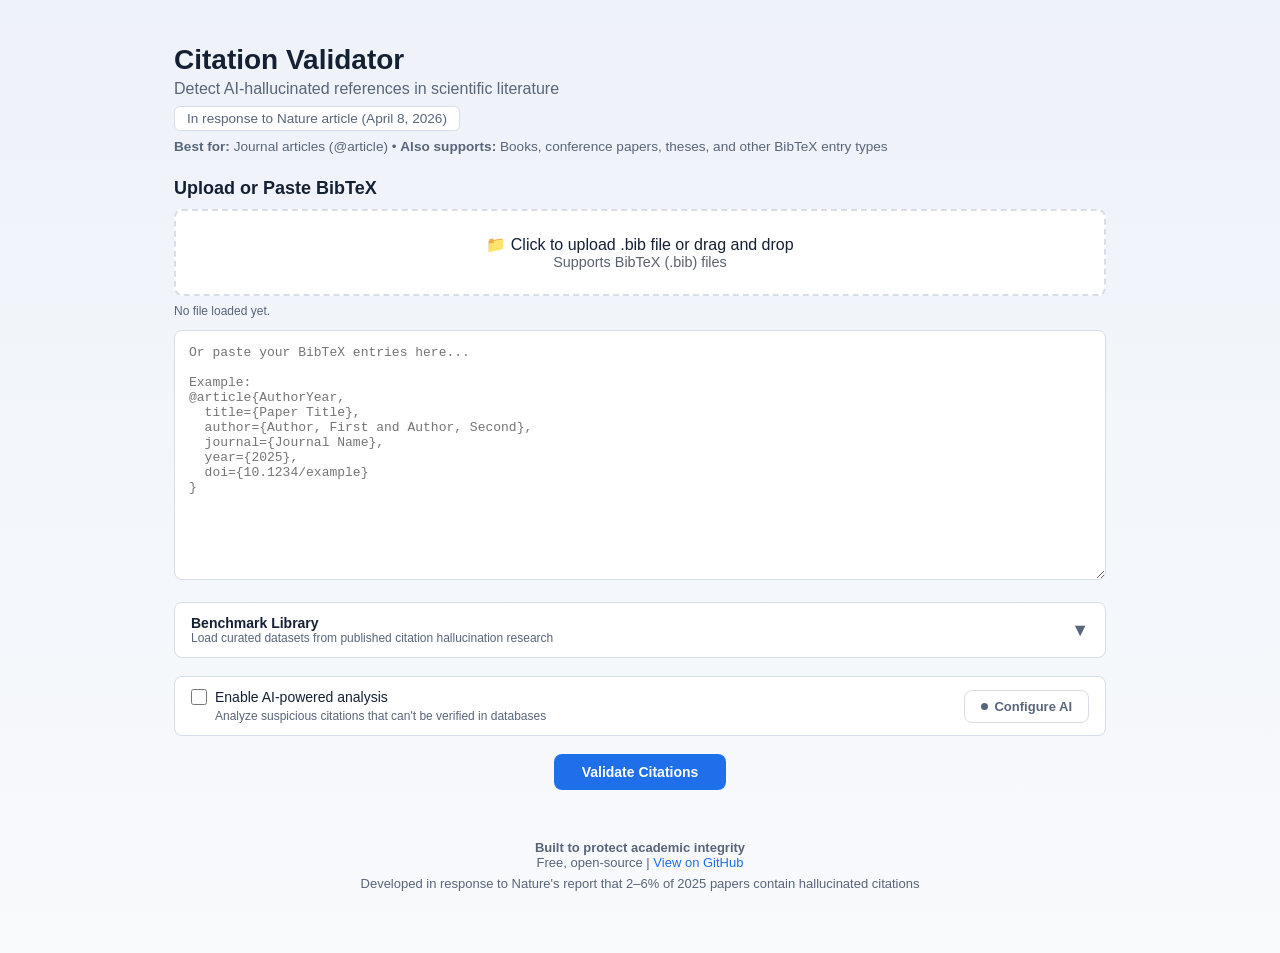
==== commit d5046972: "Improve citation type handling and clarify AI role - Only escalate @article entries to SUSPICIOUS wh" ====
--- a/citation-validator.html
+++ b/citation-validator.html
@@ -815,6 +815,9 @@
             <div class="nature-badge">
                 In response to Nature article (April 8, 2026)
             </div>
+            <p style="font-size: 0.85em; color: var(--muted); margin-top: 8px;">
+                <strong>Best for:</strong> Journal articles (@article) • <strong>Also supports:</strong> Books, conference papers, theses, and other BibTeX entry types
+            </p>
         </header>
         
         <div class="main-content">
@@ -866,7 +869,7 @@
                         <span>Enable AI-powered analysis</span>
                     </label>
                     <p style="font-size: 12px; color: var(--muted); margin-top: 4px; margin-left: 24px;">
-                        Detect Frankenstein citations using AI
+                        Analyze suspicious citations that can't be verified in databases
                     </p>
                 </div>
                 <button class="ai-settings-btn" id="aiBtn" onclick="openAIModal()">
@@ -1384,9 +1387,14 @@
             // If we still know nothing after checking all databases...
             if (status === 'unknown') status = 'warning';
 
-            // Zero database matches + no DOI = escalate to suspicious
-            // Real papers almost always appear in at least one of CrossRef, OpenAlex, or Semantic Scholar
-            if (!metadata && !doi && status === 'warning') {
+            // ESCALATION LOGIC: Zero database matches + no DOI = suspicious
+            // BUT ONLY for @article entries (journal articles)
+            // Books, theses, tech reports, conference proceedings often aren't in article databases
+            // Real journal ARTICLES almost always appear in CrossRef, OpenAlex, or Semantic Scholar
+            const entryType = (entry.type || '').toLowerCase();
+            const isArticle = entryType === 'article';
+            
+            if (!metadata && !doi && status === 'warning' && isArticle) {
                 status = 'suspicious';
                 warnings.push('Not found in any database (CrossRef, OpenAlex, Semantic Scholar)');
             }
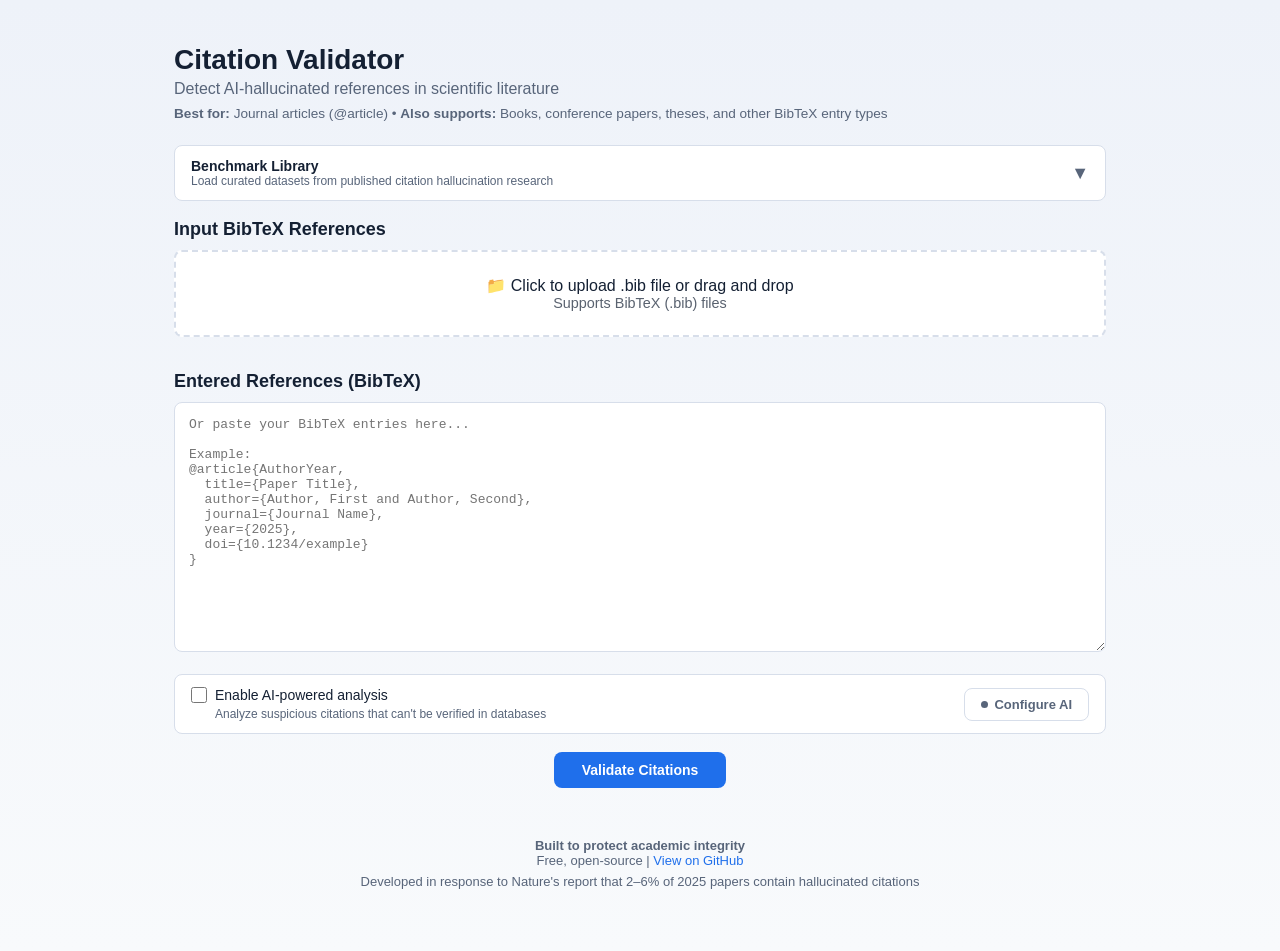
==== commit 53cae601: "Add Ansari 100-citation benchmark seed and improve export/progress UX" ====
--- a/citation-validator.html
+++ b/citation-validator.html
@@ -812,37 +812,12 @@
         <header>
             <h1>Citation Validator</h1>
             <p>Detect AI-hallucinated references in scientific literature</p>
-            <div class="nature-badge">
-                In response to Nature article (April 8, 2026)
-            </div>
             <p style="font-size: 0.85em; color: var(--muted); margin-top: 8px;">
                 <strong>Best for:</strong> Journal articles (@article) • <strong>Also supports:</strong> Books, conference papers, theses, and other BibTeX entry types
             </p>
         </header>
         
         <div class="main-content">
-            <div class="section">
-                <h2>Upload or Paste BibTeX</h2>
-                
-                <div class="file-upload" id="fileUpload">
-                    <input type="file" id="fileInput" accept=".bib,.txt">
-                    <p>📁 Click to upload .bib file or drag and drop</p>
-                    <p style="font-size: 0.9em; opacity: 0.7;">Supports BibTeX (.bib) files</p>
-                </div>
-                <p class="file-status" id="fileStatus">No file loaded yet.</p>
-                
-                <textarea id="bibInput" placeholder="Or paste your BibTeX entries here...
-
-Example:
-@article{AuthorYear,
-  title={Paper Title},
-  author={Author, First and Author, Second},
-  journal={Journal Name},
-  year={2025},
-  doi={10.1234/example}
-}"></textarea>
-            </div>
-            
             <!-- ══════════ BENCHMARK LIBRARY ══════════ -->
             <div class="section">
                 <div class="bench-toggle" id="benchToggle" onclick="toggleBenchPanel()">
@@ -860,6 +835,30 @@
                         <span class="bench-selection-info" id="benchSelectionInfo">No datasets selected</span>
                     </div>
                 </div>
+            </div>
+
+            <div class="section">
+                <h2>Input BibTeX References</h2>
+                
+                <div class="file-upload" id="fileUpload">
+                    <input type="file" id="fileInput" accept=".bib,.txt">
+                    <p>📁 Click to upload .bib file or drag and drop</p>
+                    <p style="font-size: 0.9em; opacity: 0.7;">Supports BibTeX (.bib) files</p>
+                </div>
+                <p class="file-status" id="fileStatus"></p>
+
+                <h2>Entered References (BibTeX)</h2>
+                
+                <textarea id="bibInput" placeholder="Or paste your BibTeX entries here...
+
+Example:
+@article{AuthorYear,
+  title={Paper Title},
+  author={Author, First and Author, Second},
+  journal={Journal Name},
+  year={2025},
+  doi={10.1234/example}
+}"></textarea>
             </div>
 
             <div class="section" style="display: flex; align-items: center; justify-content: space-between; padding: 12px 16px; background: var(--card); border: 1px solid var(--line); border-radius: 8px;">
@@ -886,7 +885,7 @@
             
             <div id="loading">
                 <div class="spinner"></div>
-                <p>Validating citations... This may take a moment.</p>
+                <p id="loadingMessage">Validating citations... This may take a moment.</p>
             </div>
             
             <div id="results">
@@ -1090,9 +1089,8 @@
         
         async function validateWithCrossRef(doi) {
             try {
-                const response = await fetch(`https://api.crossref.org/works/${encodeURIComponent(doi)}`, {
-                    headers: { 'User-Agent': 'CitationValidator/1.0 (mailto:research@example.com)' }
-                });
+                // Use mailto param instead of User-Agent header (custom headers trigger CORS preflight)
+                const response = await fetch(`https://api.crossref.org/works/${encodeURIComponent(doi)}?mailto=editor@ohiomathjournal.org`);
                 
                 if (!response.ok) return null;
                 
@@ -1146,17 +1144,29 @@
             }
         }
         
+        function extractFirstAuthorLastName(authorField) {
+            // BibTeX authors: "Schleider, Jessica L. and Abel, Mallory R. and Weisz, John R."
+            // Extract first author's last name for database search
+            if (!authorField) return null;
+            const firstAuthor = authorField.split(/\s+and\s+/i)[0].trim();
+            // Handle "Last, First" format
+            const commaIdx = firstAuthor.indexOf(',');
+            if (commaIdx > 0) return firstAuthor.substring(0, commaIdx).trim();
+            // Handle "First Last" format — take last word
+            const parts = firstAuthor.split(/\s+/);
+            return parts[parts.length - 1];
+        }
+
         async function validateWithOpenAlex(title, author) {
             if (!title && !author) return null;
 
             try {
-                // Use structured filter endpoint (matches Python behaviour)
-                const filters = [];
-                if (title) filters.push(`title.search:"${title}"`);
-                if (author) filters.push(`author.search:"${author}"`);
-
+                // Combine title + first author last name into a single search query
+                // Mixing 'search' and 'filter' params causes 400 errors
+                const authorName = extractFirstAuthorLastName(author);
+                const searchTerms = [title, authorName].filter(Boolean).join(' ');
                 const params = new URLSearchParams({
-                    filter: filters.join(','),
+                    search: searchTerms,
                     per_page: '1',
                     mailto: 'editor@ohiomathjournal.org'
                 });
@@ -1184,6 +1194,8 @@
             if (!title) return null;
 
             try {
+                // Semantic Scholar rate limit: 1 req/sec unauthenticated
+                await new Promise(r => setTimeout(r, 1500));
                 const params = new URLSearchParams({
                     query: title,
                     fields: 'title,authors,year,venue,externalIds',
@@ -1391,10 +1403,14 @@
             // BUT ONLY for @article entries (journal articles)
             // Books, theses, tech reports, conference proceedings often aren't in article databases
             // Real journal ARTICLES almost always appear in CrossRef, OpenAlex, or Semantic Scholar
+            // EXCEPTION: Very recent publications (current year) may not be indexed yet
             const entryType = (entry.type || '').toLowerCase();
             const isArticle = entryType === 'article';
-            
-            if (!metadata && !doi && status === 'warning' && isArticle) {
+            const pubYear = parseInt(entry.fields.year);
+            const currentYear = new Date().getFullYear();
+            const isTooNewToIndex = pubYear && pubYear >= currentYear;
+
+            if (!metadata && !doi && status === 'warning' && isArticle && !isTooNewToIndex) {
                 status = 'suspicious';
                 warnings.push('Not found in any database (CrossRef, OpenAlex, Semantic Scholar)');
             }
@@ -1435,6 +1451,78 @@
         const OPENAI_KEY = 'cv_openai_key';
         
         let _modalProvider = '';
+        let validationRunMeta = null;
+
+        function getProviderModelLabel(provider) {
+            if (provider === 'gemini') return 'Gemini 2.5 Flash';
+            if (provider === 'groq') return 'Groq Llama 3.3 70B';
+            if (provider === 'openai') return 'OpenAI GPT-4o';
+            if (provider === 'anthropic') return 'Anthropic Claude Sonnet 4';
+            return 'None';
+        }
+
+        function formatDuration(seconds) {
+            const mins = Math.floor(seconds / 60);
+            const secs = Math.max(1, Math.round(seconds % 60));
+            if (mins <= 0) return `~${secs}s`;
+            return `~${mins}m ${secs}s`;
+        }
+
+        function estimateValidationSeconds(citationCount, useAI, provider) {
+            // Deterministic validation dominates at scale; AI is applied only to flagged citations.
+            const deterministicPerCitation = 0.22;
+            const estimatedAiFraction = 0.18;
+            const aiPerCitation = {
+                gemini: 1.8,
+                groq: 1.1,
+                openai: 1.3,
+                anthropic: 1.6
+            };
+
+            let total = citationCount * deterministicPerCitation;
+            if (useAI) {
+                total += citationCount * estimatedAiFraction * (aiPerCitation[provider] || 1.4);
+            }
+            return total;
+        }
+
+        function preflightValidationRequest(citationCount, useAI, provider) {
+            // Hard stop for extreme requests in browser mode.
+            const hardMaxBrowserCitations = 5000;
+            if (citationCount > hardMaxBrowserCitations) {
+                alert(`This request has ${citationCount} citations. For very large jobs, use the Python batch runner instead of the browser app.`);
+                return false;
+            }
+
+            if (!useAI) return true;
+
+            const softLimits = {
+                gemini: 250,
+                groq: 300,
+                anthropic: 800,
+                openai: 1000
+            };
+            const limit = softLimits[provider] || 300;
+            const eta = formatDuration(estimateValidationSeconds(citationCount, true, provider));
+            const model = getProviderModelLabel(provider);
+
+            if (citationCount > limit) {
+                const proceed = confirm(
+                    `Large AI request: ${citationCount} citations with ${model}.\n\n`
+                    + `Estimated runtime: ${eta}.\n`
+                    + `Free-tier models may rate-limit or fail on long runs.\n\n`
+                    + `Click OK to continue, or Cancel to run deterministic validation only.`
+                );
+                return proceed;
+            }
+
+            return true;
+        }
+
+        function updateLoadingMessage(text) {
+            const el = document.getElementById('loadingMessage');
+            if (el) el.textContent = text;
+        }
         let validationResults = null;
         
         function getProvider() {
@@ -1586,7 +1674,7 @@
 {"is_suspicious": true/false, "confidence": 0-100, "reason": "brief explanation"}`;
 
                 // Call Flask proxy server to bypass CORS
-                const res = await fetch('http://localhost:5000/analyze', {
+                const res = await fetch('/analyze', {
                     method: 'POST',
                     headers: { 'Content-Type': 'application/json' },
                     body: JSON.stringify({
@@ -1682,48 +1770,132 @@
                 alert('Please configure an AI provider first');
                 return;
             }
+
+            const citationCount = parseBibTeX(bibText).length;
+            if (citationCount === 0) {
+                alert('No BibTeX entries were detected.');
+                return;
+            }
+
+            if (!preflightValidationRequest(citationCount, useAI, provider)) {
+                return;
+            }
+
+            const estimatedSeconds = estimateValidationSeconds(citationCount, useAI, provider);
+            validationRunMeta = {
+                started_at: new Date().toISOString(),
+                citation_count: citationCount,
+                ai_enabled: useAI,
+                ai_provider: useAI ? provider : null,
+                ai_model: useAI ? getProviderModelLabel(provider) : 'None',
+                estimated_duration_seconds: Math.round(estimatedSeconds)
+            };
             
             // Show loading
             document.getElementById('loading').style.display = 'block';
             document.getElementById('results').style.display = 'none';
+            updateLoadingMessage(`Validating ${citationCount} citations (${formatDuration(estimatedSeconds)} estimated)...`);
             
             try {
-                // Parse BibTeX
-                const entries = parseBibTeX(bibText);
-                
-                // Validate each entry
-                const results = [];
-                for (const entry of entries) {
-                    const result = await validateEntry(entry);
-                    results.push(result);
+                const response = await fetch('/validate', {
+                    method: 'POST',
+                    headers: { 'Content-Type': 'application/json' },
+                    body: JSON.stringify({ bibtex: bibText })
+                });
+
+                const data = await response.json();
+                if (!response.ok || data.error) {
+                    throw new Error(data.error || `Validation request failed (${response.status})`);
                 }
+
+                updateLoadingMessage('Deterministic validation finished.');
+                validationResults = {
+                    ...data,
+                    run_info: {
+                        ...validationRunMeta,
+                        deterministic_completed_at: new Date().toISOString()
+                    }
+                };
+                displayResults(validationResults);
+                renderAccuracyDashboard(validationResults.details);
                 
                 // AI analysis if enabled
                 if (useAI) {
-                    for (const result of results) {
-                        if (['suspicious', 'invalid', 'warning'].includes(result.status)) {
-                            result.ai_analysis = await analyzeWithAI(result, provider, apiKey);
+                    const aiTargets = data.details.filter(r => ['suspicious', 'invalid', 'warning'].includes(r.status));
+                    const total = aiTargets.length;
+                    let done = 0;
+
+                    for (const result of aiTargets) {
+                        updateLoadingMessage(`Running AI analysis ${done + 1}/${total}...`);
+                        result.ai_analysis = await analyzeWithAI(result, provider, apiKey);
+                        done++;
+
+                        // Let results trickle in while AI runs.
+                        if (done === total || done % 3 === 0) {
+                            displayResults(validationResults);
                         }
                     }
+
+                    if (validationResults.run_info) {
+                        validationResults.run_info.ai_completed_at = new Date().toISOString();
+                    }
                 }
-                
-                // Calculate stats
-                const stats = {
-                    valid: results.filter(r => r.status === 'valid').length,
-                    warnings: results.filter(r => r.status === 'warning').length,
-                    suspicious: results.filter(r => r.status === 'suspicious').length,
-                    invalid: results.filter(r => r.status === 'invalid').length
-                };
-                
-                validationResults = { ...stats, details: results };
+
+                if (validationResults.run_info) {
+                    validationResults.run_info.completed_at = new Date().toISOString();
+                }
+
+                validationResults = validationResults || data;
                 displayResults(validationResults);
-                renderAccuracyDashboard(results);
-                
+                renderAccuracyDashboard(validationResults.details);
+
             } catch (error) {
                 alert('Validation failed: ' + error.message);
             } finally {
                 document.getElementById('loading').style.display = 'none';
             }
+        }
+
+        function buildReportMetadataRows() {
+            const info = validationResults?.run_info || {};
+            const generatedAt = new Date().toISOString();
+            const model = info.ai_model || 'None';
+            const provider = info.ai_provider || 'None';
+            const aiEnabled = info.ai_enabled ? 'Yes' : 'No';
+            const count = info.citation_count || (validationResults?.details?.length || 0);
+
+            return {
+                generatedAt,
+                model,
+                provider,
+                aiEnabled,
+                count
+            };
+        }
+
+        function slugifyForFilename(value) {
+            return String(value || 'none')
+                .toLowerCase()
+                .replace(/[^a-z0-9]+/g, '-')
+                .replace(/^-+|-+$/g, '')
+                .slice(0, 40) || 'none';
+        }
+
+        function compactTimestamp(isoString) {
+            const d = isoString ? new Date(isoString) : new Date();
+            if (Number.isNaN(d.getTime())) {
+                return new Date().toISOString().replace(/[-:]/g, '').replace(/\.\d{3}Z$/, 'Z');
+            }
+            return d.toISOString().replace(/[-:]/g, '').replace(/\.\d{3}Z$/, 'Z');
+        }
+
+        function buildExportFilename(ext) {
+            const meta = buildReportMetadataRows();
+            const ts = compactTimestamp(meta.generatedAt);
+            const provider = slugifyForFilename(meta.provider);
+            const model = slugifyForFilename(meta.model);
+            const count = Number(meta.count || 0);
+            return `citation-report-${ts}-${provider}-${model}-${count}c.${ext}`;
         }
         
         function displayResults(data) {
@@ -1808,6 +1980,7 @@
         
         function exportHTML() {
             const html = document.getElementById('results').innerHTML;
+            const meta = buildReportMetadataRows();
             const blob = new Blob([`
                 <!DOCTYPE html>
                 <html>
@@ -1818,28 +1991,40 @@
                 <body>
                     <div class="container">
                         <header><h1>Citation Validation Report</h1></header>
+                        <p><strong>Generated:</strong> ${meta.generatedAt}</p>
+                        <p><strong>AI Enabled:</strong> ${meta.aiEnabled}</p>
+                        <p><strong>AI Provider:</strong> ${meta.provider}</p>
+                        <p><strong>AI Model:</strong> ${meta.model}</p>
+                        <p><strong>Citation Count:</strong> ${meta.count}</p>
                         <div class="main-content">${html}</div>
                     </div>
                 </body>
                 </html>
             `], { type: 'text/html' });
-            downloadFile(blob, 'citation-report.html');
+            downloadFile(blob, buildExportFilename('html'));
         }
         
         function exportJSON() {
-            const blob = new Blob([JSON.stringify(validationResults, null, 2)], { type: 'application/json' });
-            downloadFile(blob, 'citation-report.json');
+            const payload = {
+                ...(validationResults || {}),
+                export_metadata: buildReportMetadataRows()
+            };
+            const blob = new Blob([JSON.stringify(payload, null, 2)], { type: 'application/json' });
+            downloadFile(blob, buildExportFilename('json'));
         }
         
         function exportCSV() {
-            let csv = 'Key,Status,Issues,Warnings\n';
+            const meta = buildReportMetadataRows();
+            let csv = 'ReportGeneratedAt,AIEnabled,AIProvider,AIModel,CitationCount\n';
+            csv += `"${meta.generatedAt}","${meta.aiEnabled}","${meta.provider}","${meta.model}","${meta.count}"\n\n`;
+            csv += 'Key,Status,Issues,Warnings\n';
             validationResults.details.forEach(citation => {
                 const issues = citation.issues ? citation.issues.join('; ') : '';
                 const warnings = citation.warnings ? citation.warnings.join('; ') : '';
                 csv += `"${citation.key}","${citation.status}","${issues}","${warnings}"\n`;
             });
             const blob = new Blob([csv], { type: 'text/csv' });
-            downloadFile(blob, 'citation-report.csv');
+            downloadFile(blob, buildExportFilename('csv'));
         }
         
         function downloadFile(blob, filename) {
@@ -1901,7 +2086,7 @@
                 { id: "ojsm-fake-nonsense", name: "Nonsense Citations", authors: "OJSM Test Suite", description: "100 synthetic fakes: obviously wrong (future years, fake DOIs).", citation_count: 100, ground_truth: "invalid", fabrication_type: "nonsense", tags: ["fake", "nonsense", "synthetic"], bib_files: ["test_citations/false_negative_tests/nonsense/nonsense_0001.bib", "test_citations/false_negative_tests/nonsense/nonsense_0002.bib"] },
                 { id: "nature-article-refs", name: "Nature Article References", authors: "Nature (April 2026)", description: "10 references cited by the Nature article. Tests sparse metadata handling.", citation_count: 10, ground_truth: "valid", tags: ["real", "nature", "sparse"], bib_files: ["datasets/nature-article/refs.bib"], metadata_file: "datasets/nature-article/metadata.json" },
                 { id: "nature-frankenstein-examples", name: "Nature — Frankenstein Examples", authors: "Linardon et al. (2025) via Nature", description: "GPT-4o fabricated citation from Nature article. Real author + real journal + fake paper.", citation_count: 1, ground_truth: "invalid", fabrication_type: "frankenstein", tags: ["fake", "frankenstein", "nature", "gpt4o"], bib_files: ["datasets/nature-article-examples/frankenstein_examples.bib"], metadata_file: "datasets/nature-article-examples/metadata.json" },
-                { id: "compound-deception-ansari", name: "Compound Deception — NeurIPS 2025", authors: "Ansari (2026)", arxiv: "2602.05930", description: "100 AI-fabricated citations from 53 accepted NeurIPS papers.", citation_count: 100, ground_truth: "invalid", tags: ["fake", "neurips", "real-world"], status: "pending", source_url: "https://arxiv.org/abs/2602.05930" },
+                { id: "compound-deception-ansari", name: "Compound Deception — NeurIPS 2025", authors: "Ansari (2026)", arxiv: "2602.05930", description: "ansari100 seed subset: 100 hallucination examples from the public GPTZero table referenced by Ansari (2026).", citation_count: 100, ground_truth: "invalid", tags: ["fake", "neurips", "real-world", "taxonomy"], bib_files: ["datasets/compound-deception-ansari/ansari100.bib"], metadata_file: "datasets/compound-deception-ansari/metadata.json", status: "seed", source_url: "https://arxiv.org/abs/2602.05930" },
                 { id: "hallucitation-sakai", name: "HalluCitation — ACL/NAACL/EMNLP", authors: "Sakai et al. (2026)", arxiv: "2601.18724", description: "~300 papers with hallucinated references from NLP conferences.", citation_count: 300, ground_truth: "invalid", tags: ["fake", "nlp", "real-world"], status: "pending", source_url: "https://arxiv.org/abs/2601.18724" },
                 { id: "bibtex-hallucinations-rao", name: "BibTeX Hallucinations Benchmark", authors: "Rao & Callison-Burch (2026)", arxiv: "2604.03159", description: "931-paper benchmark with ~23K field-level observations.", citation_count: 931, ground_truth: "mixed", tags: ["benchmark", "field-level", "multi-domain"], status: "pending", source_url: "https://arxiv.org/abs/2604.03159" },
                 { id: "ghostcite-real-corpus", name: "GhostCite — Real Paper Citations", authors: "CiteVerifier team (2026)", arxiv: "2602.06718", description: "Sample from 2.2M real citations (2020-2025).", citation_count: 500, ground_truth: "valid", tags: ["real", "large-scale"], status: "pending", source_url: "https://arxiv.org/abs/2602.06718" },
@@ -2035,17 +2220,18 @@
 
                 // Load per-citation metadata if available
                 const meta = await fetchDatasetMetadata(ds);
+                const metaMap = meta?.citations || meta;
 
                 // Parse the BibTeX to extract cite keys, then assign ground truth
                 const entries = parseBibTeX(bibContent);
                 for (const entry of entries) {
-                    if (meta && meta[entry.key]) {
+                    if (metaMap && metaMap[entry.key]) {
                         // Per-citation ground truth from metadata file
                         benchGroundTruth[entry.key] = {
-                            ground_truth: meta[entry.key].ground_truth || ds.ground_truth,
+                            ground_truth: metaMap[entry.key].ground_truth || ds.ground_truth,
                             dataset_id: id,
                             dataset_name: ds.name,
-                            ...meta[entry.key]
+                            ...metaMap[entry.key]
                         };
                     } else {
                         // Dataset-level ground truth applied to each citation
